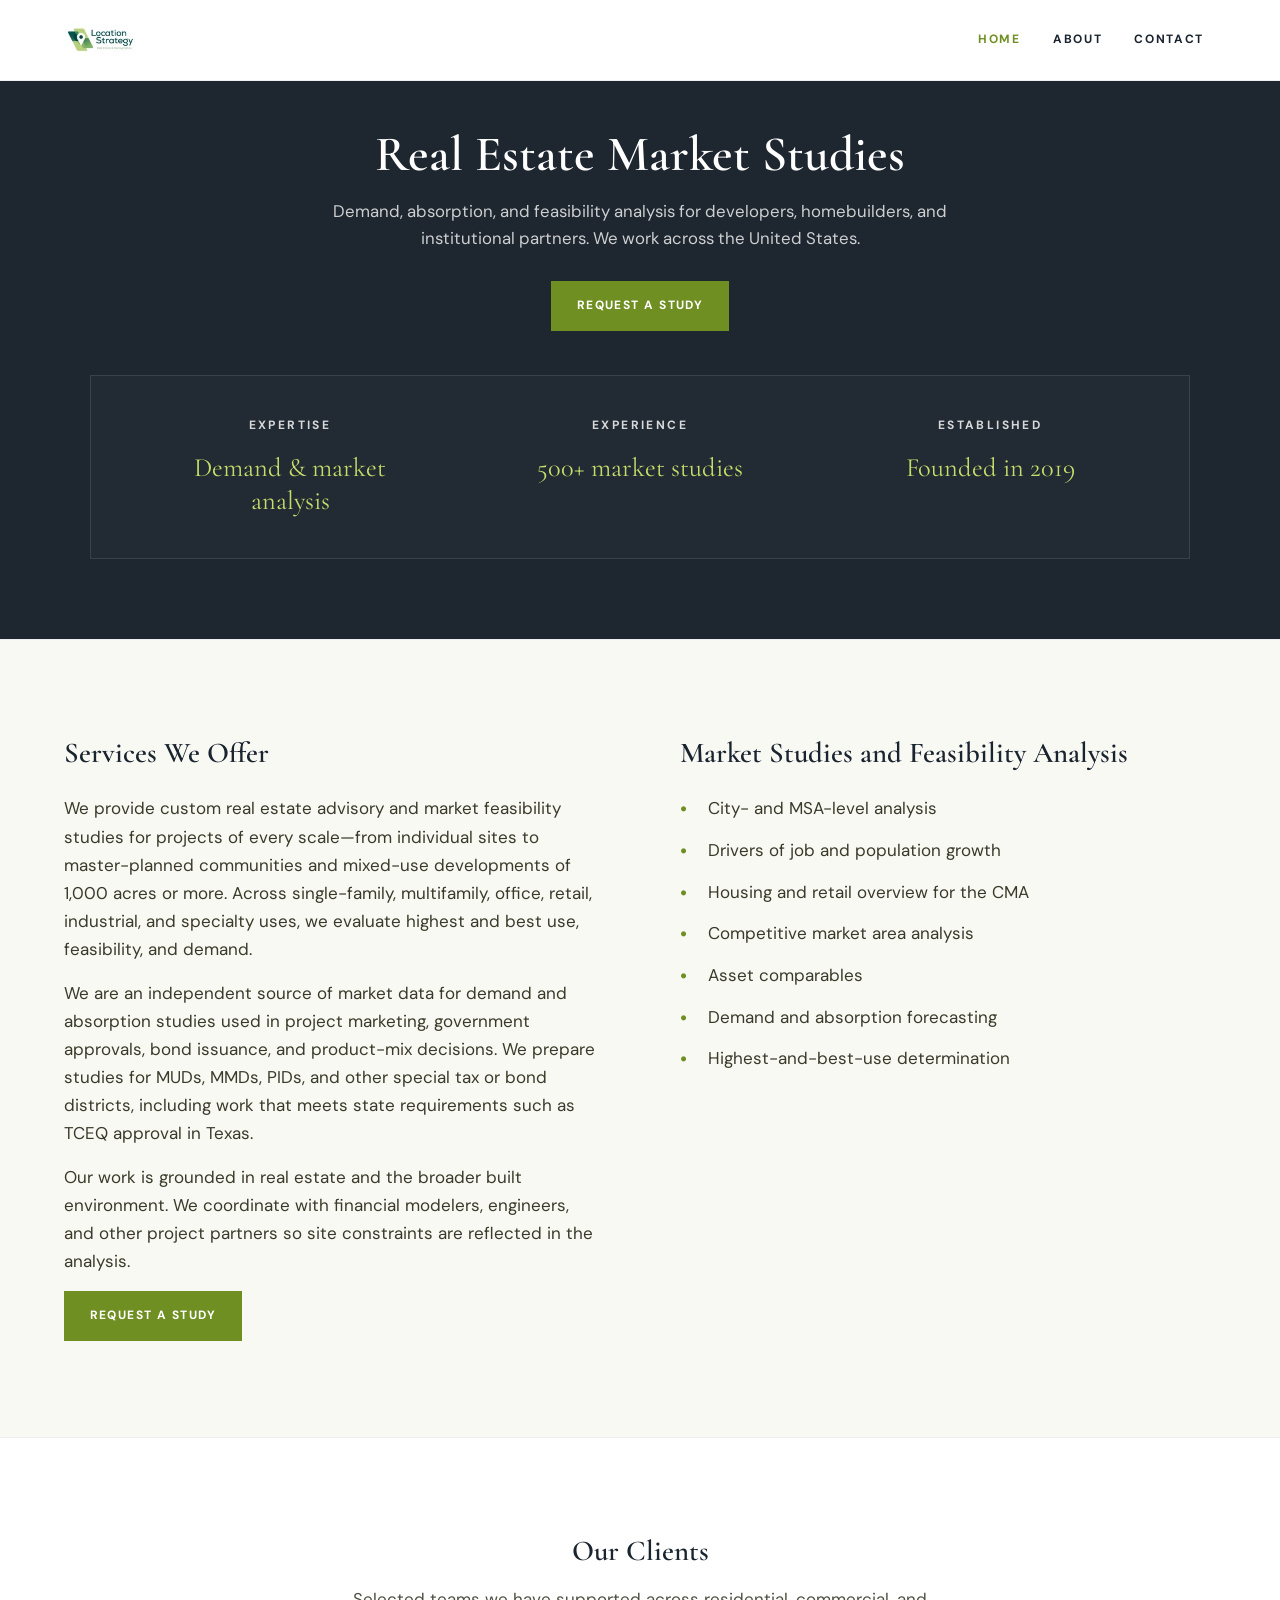
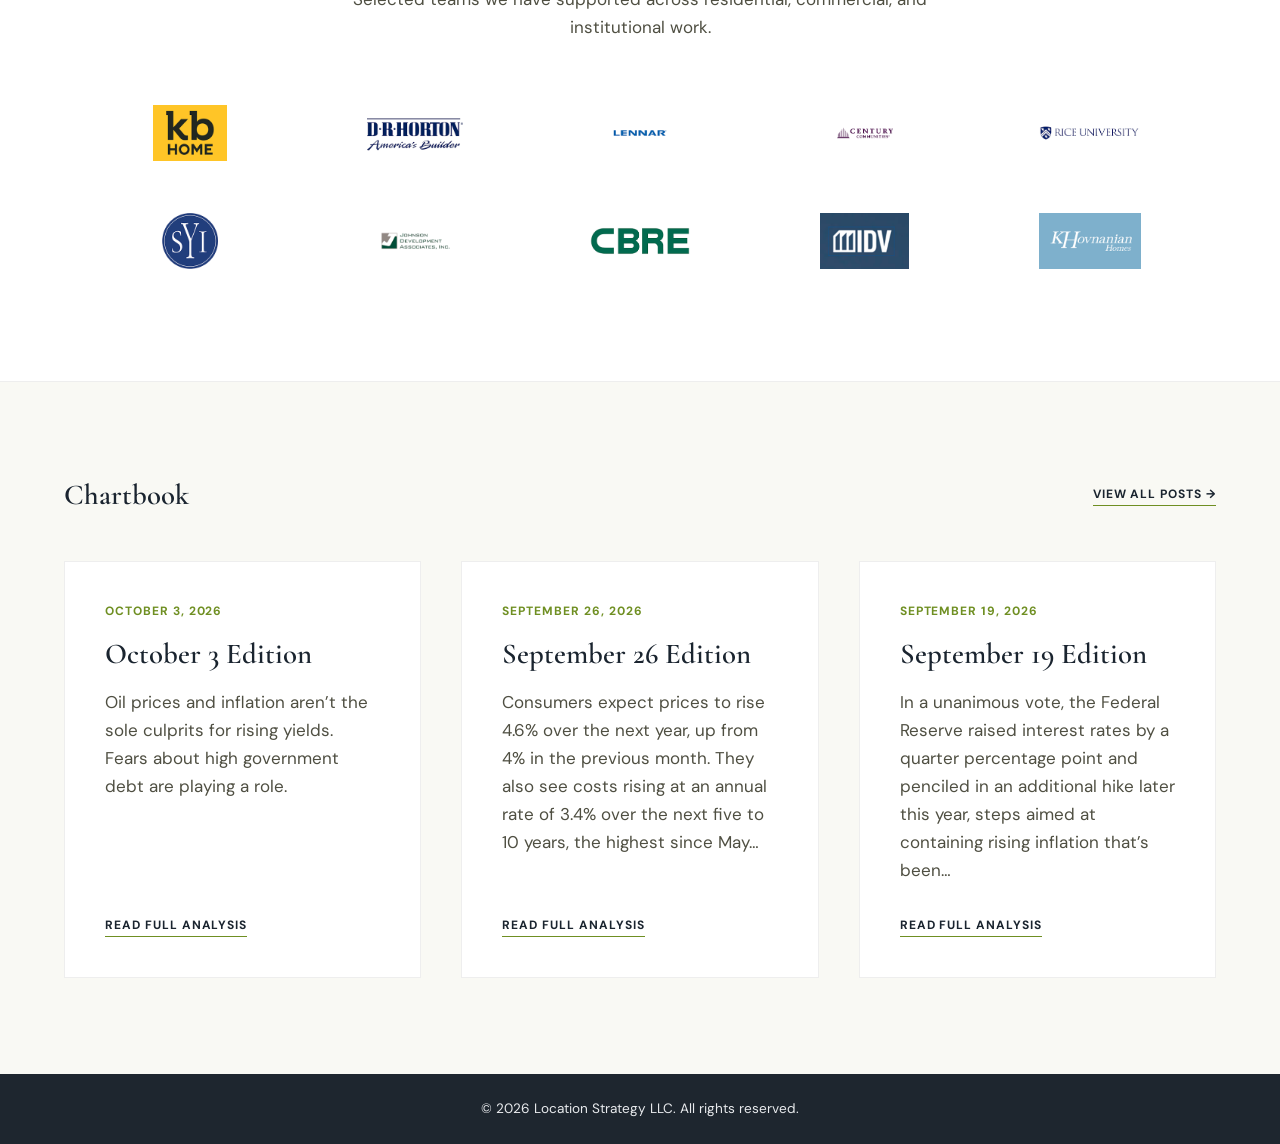
==== index.html @ c863c391 "Update Chartbook section with latest posts" ====
<!DOCTYPE html>
<html lang="en">

<head>
  <meta charset="UTF-8" />
  <meta name="viewport" content="width=device-width, initial-scale=1.0" />
  <title>Location Strategy LLC | Real Estate Market Studies</title>
  <meta name="description" content="Location Strategy LLC provides data-driven real estate market studies, feasibility analysis, and demand and absorption research for developers, homebuilders, and institutional partners." />
  <link rel="canonical" href="https://locationstrategyllc.com/" />
  <meta name="theme-color" content="#1a242f" />
  <link rel="icon" type="image/png" sizes="32x32" href="favicon32.png" />
  <link rel="icon" type="image/png" sizes="16x16" href="favicon16.png" />
  <link rel="apple-touch-icon" sizes="180x180" href="favicon180.png" />
  <meta property="og:type" content="website" />
  <meta property="og:url" content="https://locationstrategyllc.com/" />
  <meta property="og:title" content="Location Strategy LLC | Real Estate Market Studies" />
  <meta property="og:description" content="Data-driven real estate market studies, feasibility analysis, and demand and absorption research for developers, homebuilders, and institutional partners." />
  <meta property="og:image" content="https://locationstrategyllc.com/LS%20logo.jpg" />
  <meta property="og:image:alt" content="Location Strategy LLC logo" />
  <meta name="twitter:card" content="summary" />

  <link rel="preconnect" href="https://fonts.googleapis.com" />
  <link rel="preconnect" href="https://fonts.gstatic.com" crossorigin />
  <link href="https://fonts.googleapis.com/css2?family=Cormorant+Garamond:ital,wght@0,300;0,400;0,600;1,300;1,400&family=DM+Sans:wght@300;400;500;700&display=swap" rel="stylesheet" />
  <link href="styles.css" rel="stylesheet" />
  <script type="application/ld+json">
  {
    "@context": "https://schema.org",
    "@type": "ProfessionalService",
    "name": "Location Strategy LLC",
    "url": "https://locationstrategyllc.com/",
    "logo": "https://locationstrategyllc.com/LS%20logo.jpg",
    "image": "https://locationstrategyllc.com/LS%20logo.jpg",
    "email": "jchang@locationstrategyllc.com",
    "telephone": "+1-832-304-3478",
    "description": "Data-driven real estate market studies, feasibility analysis, and demand and absorption research.",
    "areaServed": {
      "@type": "Country",
      "name": "United States"
    },
    "founder": {
      "@type": "Person",
      "name": "Julie Chang"
    }
  }
  </script>

  <style>
    body {
      color: var(--text-main);
      background: var(--white);
    }

    header {
      position: fixed;
      top: 0;
      left: 0;
      right: 0;
      z-index: 1000;
      border-bottom: 1px solid #f0f0f0;
    }

    section {
      padding: 6rem 4rem;
    }

    .section-label {
      font-size: 0.75rem;
      font-weight: 700;
      text-transform: uppercase;
      color: var(--sage);
      letter-spacing: 0.2em;
      display: block;
      margin-bottom: 1.5rem;
    }

    /* HERO */
    #hero {
      min-height: auto;
      background: #1e262f;
      display: flex;
      flex-direction: column;
      align-items: center;
      justify-content: center;
      padding: 3rem 2rem 5rem;
      color: var(--white);
      margin-top: var(--header-height);
      text-align: center;
    }

    .hero-main-title {
      font-family: var(--font-serif);
      font-size: 3.1rem;
      font-weight: 600;
      margin-bottom: 1rem;
      line-height: 1.08;
      max-width: 900px;
      color: var(--white);
    }

    .hero-lede {
      max-width: 640px;
      margin: 0 auto 1.75rem;
      color: rgba(255,255,255,0.78);
      font-size: 1.05rem;
    }

    .hero-actions {
      display: flex;
      gap: 0.85rem;
      justify-content: center;
      flex-wrap: wrap;
      margin-bottom: 2.75rem;
    }

    .stats-box {
      width: 100%;
      max-width: 1100px;
      border: 1px solid rgba(255, 255, 255, 0.1);
      padding: 2.5rem;
      display: grid;
      grid-template-columns: repeat(3, 1fr);
      gap: 2rem;
      background: rgba(255, 255, 255, 0.02);
      align-items: stretch;
    }

    .stat-item {
      text-align: center;
      display: flex;
      flex-direction: column;
      align-items: center;
    }

    .stat-item .section-label {
      color: rgba(255, 255, 255, 0.82);
      margin-bottom: 1rem;
    }

    .stat-item .stat-value {
      font-family: var(--font-serif);
      font-size: 1.65rem;
      color: var(--sage-on-dark);
      font-weight: 400;
      line-height: 1.25;
      max-width: 18ch;
    }

    /* SERVICES */
    #services {
      background: var(--cream);
      border-top: 1px solid #eee;
    }

    .services-container {
      max-width: 1200px;
      margin: 0 auto;
      display: grid;
      grid-template-columns: 1fr 1fr;
      gap: 5rem;
      align-items: start;
    }

    .services-main h2,
    .services-list-box h3 {
      font-family: var(--font-serif);
      font-size: var(--h2-size);
      font-weight: 600;
      color: var(--navy);
      margin-bottom: 1.5rem;
      line-height: var(--h2-leading);
    }

    .services-main p {
      font-size: var(--text-size);
      font-weight: 400;
      line-height: var(--text-leading);
      color: var(--text-main);
    }

    .services-main p + p {
      margin-top: 1rem;
    }

    .services-cta {
      margin-top: 1.75rem;
    }

    .services-list {
      list-style: none;
      margin-top: 0;
    }

    .services-list li {
      font-family: var(--font-sans);
      font-size: var(--text-size);
      font-weight: 400;
      line-height: var(--text-leading);
      color: var(--text-main);
      margin-bottom: 0.85rem;
      padding-left: 1.75rem;
      position: relative;
    }

    .services-list li::before {
      content: "•";
      position: absolute;
      left: 0;
      top: 0;
      color: var(--sage);
      font-weight: 700;
      font-size: 1.15rem;
      line-height: var(--text-leading);
    }

    /* CLIENTS */
    #clients {
      background: var(--white);
      text-align: center;
      border-top: 1px solid #eee;
      padding: 6rem 2rem;
    }

    #clients h2 {
      font-family: var(--font-serif);
      font-size: var(--h2-size);
      font-weight: 600;
      line-height: var(--h2-leading);
      color: var(--navy);
      margin-bottom: 1rem;
    }

    #clients .clients-intro {
      color: var(--text-muted);
      max-width: 36rem;
      margin: 0 auto;
    }

    .clients-grid {
      max-width: 1100px;
      margin: 3rem auto 0;
      display: grid;
      grid-template-columns: repeat(5, minmax(0, 1fr));
      gap: 1.25rem 1.5rem;
      align-items: stretch;
      justify-items: stretch;
    }

    .client-cell {
      display: flex;
      align-items: center;
      justify-content: center;
      height: 88px;
      padding: 0.75rem 1rem;
    }

    .client-logo {
      width: 100%;
      height: 56px;
      max-width: 148px;
      object-fit: contain;
      object-position: center;
      filter: none;
      transition: transform 0.3s;
    }

    .client-logo:hover {
      transform: scale(1.05);
    }

    /* CHARTBOOK */
    #chartbook {
      background: var(--cream);
      border-top: 1px solid #eee;
      padding: 6rem 4rem;
    }

    .chartbook-header {
      display: flex;
      justify-content: space-between;
      align-items: center;
      max-width: 1200px;
      margin: 0 auto 3rem;
      gap: 1.5rem;
    }

    .chartbook-header h2 {
      font-family: var(--font-serif);
      font-size: var(--h2-size);
      font-weight: 600;
      line-height: var(--h2-leading);
      color: var(--navy);
      margin-bottom: 0;
    }

    .chartbook-grid {
      max-width: 1200px;
      margin: 0 auto;
      display: grid;
      grid-template-columns: repeat(3, 1fr);
      gap: 2.5rem;
      align-items: stretch;
    }

    .post-card {
      background: var(--white);
      padding: 2.5rem;
      border: 1px solid #eee;
      text-decoration: none;
      display: flex;
      flex-direction: column;
      height: 100%;
      transition: transform 0.3s, border-color 0.3s, box-shadow 0.3s;
    }

    .post-card:hover {
      transform: translateY(-5px);
      border-color: var(--sage);
      box-shadow: 0 10px 30px rgba(0, 0, 0, 0.05);
    }

    .post-date {
      font-size: 0.75rem;
      font-weight: 700;
      color: var(--sage);
      text-transform: uppercase;
      letter-spacing: 0.08em;
      margin-bottom: 1rem;
    }

    .post-card h4 {
      font-family: var(--font-serif);
      font-size: var(--h2-size);
      font-weight: 600;
      line-height: var(--h2-leading);
      color: var(--navy);
      margin-bottom: 1rem;
    }

    .post-excerpt {
      font-size: var(--text-size);
      font-weight: 400;
      line-height: var(--text-leading);
      color: var(--text-muted);
      margin-bottom: 2rem;
      flex-grow: 1;
    }

    .read-more {
      font-size: 0.75rem;
      font-weight: 700;
      text-transform: uppercase;
      letter-spacing: 0.08em;
      color: var(--navy);
      border-bottom: 1px solid var(--sage);
      width: fit-content;
      text-decoration: none;
    }

    /* MOBILE */
    @media (max-width: 1024px) {
      section { padding: 5rem 2rem; }
      .stats-box { grid-template-columns: 1fr; }
      .stat-item .stat-value { max-width: none; }
      .services-container { grid-template-columns: 1fr; gap: 3rem; }
      .clients-grid { grid-template-columns: repeat(2, 1fr); }
      .chartbook-grid { grid-template-columns: 1fr; }
      .chartbook-header { flex-wrap: wrap; align-items: center; }
      #hero { padding: 2.5rem 1.25rem 3.5rem; }
    }

    @media (max-width: 480px) {
      .hero-main-title { font-size: 2.15rem; }
      .stat-item .stat-value { font-size: 1.45rem; }
      section, #chartbook, #clients { padding-left: 1.25rem; padding-right: 1.25rem; }
    }
  </style>
</head>

<body>
  <a class="skip-link" href="#main">Skip to content</a>

  <header>
    <div class="logo-container">
      <a href="index.html">
        <img src="LS%20logo.jpg"
             alt="Location Strategy Logo"
             width="136" height="100"
             class="logo-img">
      </a>
    </div>

    <button class="nav-toggle" type="button" aria-label="Open menu" aria-expanded="false">
      <span></span>
    </button>
    <nav>
      <ul>
        <li><a href="index.html" aria-current="page">Home</a></li>
        <li><a href="about.html">About</a></li>
        <li><a href="contact.html">Contact</a></li>
      </ul>
    </nav>
  </header>

  <main id="main">
  <!-- HERO -->
  <section id="hero">
    <h1 class="hero-main-title">Real Estate Market Studies</h1>
    <p class="hero-lede">Demand, absorption, and feasibility analysis for developers, homebuilders, and institutional partners. We work across the United States.</p>
    <div class="hero-actions">
      <a class="btn" href="contact.html">Request a study</a>
    </div>

    <div class="stats-box">
      <div class="stat-item">
        <span class="section-label">Expertise</span>
        <p class="stat-value">Demand &amp; market analysis</p>
      </div>

      <div class="stat-item">
        <span class="section-label">Experience</span>
        <p class="stat-value">500+ market studies</p>
      </div>

      <div class="stat-item">
        <span class="section-label">Established</span>
        <p class="stat-value">Founded in 2019</p>
      </div>
    </div>
  </section>

  <!-- SERVICES -->
  <section id="services">
    <div class="services-container">

      <div class="services-main">
        <h2>Services We Offer</h2>

        <p>
          We provide custom real estate advisory and market feasibility studies for projects of every scale—from individual sites to master-planned communities and mixed-use developments of 1,000 acres or more. Across single-family, multifamily, office, retail, industrial, and specialty uses, we evaluate highest and best use, feasibility, and demand.
        </p>

        <p>
          We are an independent source of market data for demand and absorption studies used in project marketing, government approvals, bond issuance, and product-mix decisions. We prepare studies for MUDs, MMDs, PIDs, and other special tax or bond districts, including work that meets state requirements such as TCEQ approval in Texas.
        </p>

        <p>
          Our work is grounded in real estate and the broader built environment. We coordinate with financial modelers, engineers, and other project partners so site constraints are reflected in the analysis.
        </p>
        <p class="services-cta">
          <a class="btn" href="contact.html">Request a study</a>
        </p>
      </div>

      <div class="services-list-box">
        <h3>Market Studies and Feasibility Analysis</h3>

        <ul class="services-list">
          <li>City- and MSA-level analysis</li>
          <li>Drivers of job and population growth</li>
          <li>Housing and retail overview for the CMA</li>
          <li>Competitive market area analysis</li>
          <li>Asset comparables</li>
          <li>Demand and absorption forecasting</li>
          <li>Highest-and-best-use determination</li>
        </ul>
      </div>

    </div>
  </section>

  <!-- CLIENTS -->
  <section id="clients">
    <h2>Our Clients</h2>
    <p class="clients-intro">Selected teams we have supported across residential, commercial, and institutional work.</p>

    <div class="clients-grid">
      <div class="client-cell"><img src="kb%20home.png" alt="KB Home" width="196" height="148" class="client-logo"></div>
      <div class="client-cell"><img src="dr%20horton.png" alt="D.R. Horton" width="254" height="148" class="client-logo"></div>
      <div class="client-cell"><img src="Lennar2.png" alt="Lennar" width="160" height="148" class="client-logo"></div>
      <div class="client-cell"><img src="Century%20Communities2.png" alt="Century Communities" width="149" height="148" class="client-logo"></div>
      <div class="client-cell"><img src="Rice%20university2.png" alt="Rice University" width="267" height="148" class="client-logo"></div>
      <div class="client-cell"><img src="Sam%20Yager%20Inc.png" alt="Sam Yager Inc." width="148" height="148" class="client-logo"></div>
      <div class="client-cell"><img src="Johnson%20Development.png" alt="Johnson Development" width="188" height="148" class="client-logo"></div>
      <div class="client-cell"><img src="cbre2.png" alt="CBRE" width="269" height="148" class="client-logo"></div>
      <div class="client-cell"><img src="idv2.png" alt="IDV" width="133" height="84" class="client-logo"></div>
      <div class="client-cell"><img src="K.%20Hovnanian.png" alt="K. Hovnanian" width="270" height="148" class="client-logo"></div>
    </div>
  </section>

<!-- CHARTBOOK -->
 <section id="chartbook">
  <div class="chartbook-header">
    <h2>Chartbook</h2>
    <a href="https://locationstrategy.beehiiv.com/" target="_blank" class="read-more">
      View All Posts →
    </a>
  </div>

  <div class="chartbook-grid">

  <!-- Regenerated from the beehiiv RSS feed by scripts/update_chartbook.py
       (workflow: .github/workflows/update-chartbook.yml).
       Excerpts are cleaned in the script — edit clean_excerpt() there,
       not the markup between these markers. -->
  <!-- CHARTBOOK_ITEMS:START -->

  <a href="https://locationstrategy.beehiiv.com/p/location-strategy-chartbook-10-03-2026"
     target="_blank"
     class="post-card">
    <span class="post-date">October 3, 2026</span>
    <h4>October 3 Edition</h4>
    <p class="post-excerpt">
      Oil prices and inflation aren’t the sole culprits for rising yields. Fears about high government debt are playing a role.
    </p>
    <span class="read-more">Read Full Analysis</span>
  </a>

  <a href="https://locationstrategy.beehiiv.com/p/location-strategy-chartbook-09-26-2026"
     target="_blank"
     class="post-card">
    <span class="post-date">September 26, 2026</span>
    <h4>September 26 Edition</h4>
    <p class="post-excerpt">
      Consumers expect prices to rise 4.6% over the next year, up from 4% in the previous month. They also see costs rising at an annual rate of 3.4% over the next five to 10 years, the highest since May…
    </p>
    <span class="read-more">Read Full Analysis</span>
  </a>

  <a href="https://locationstrategy.beehiiv.com/p/location-strategy-chartbook-09-19-2026"
     target="_blank"
     class="post-card">
    <span class="post-date">September 19, 2026</span>
    <h4>September 19 Edition</h4>
    <p class="post-excerpt">
      In a unanimous vote, the Federal Reserve raised interest rates by a quarter percentage point and penciled in an additional hike later this year, steps aimed at containing rising inflation that’s been…
    </p>
    <span class="read-more">Read Full Analysis</span>
  </a>

  <!-- CHARTBOOK_ITEMS:END -->
</div>
</section>
  </main>
  <footer>
    © 2026 Location Strategy LLC. All rights reserved.
  </footer>

  <script>
    const header = document.querySelector('header');
    const toggle = document.querySelector('.nav-toggle');
    if (toggle && header) {
      toggle.addEventListener('click', () => {
        const open = header.classList.toggle('is-open');
        toggle.setAttribute('aria-expanded', open ? 'true' : 'false');
        toggle.setAttribute('aria-label', open ? 'Close menu' : 'Open menu');
      });
    }
  </script>

</body>
</html>
---- styles.css ----
/* Shared stylesheet for locationstrategyllc.com */

:root {
  --sage: #6f8f22;
  --sage-on-dark: #c5dd6a;
  --navy: #1a242f;
  --cream: #f9f9f4;
  --white: #ffffff;
  --text-main: #3a3a2a;
  --text-muted: #4f4f42;
  --text-gray: #d5dbe3;
  --header-height: 80px;
  --focus: #1a242f;
  --focus-ring: #c5dd6a;

  --font-serif: 'Cormorant Garamond', serif;
  --font-sans: 'DM Sans', sans-serif;

  --text-size: 1.0625rem;
  --text-leading: 1.65;
  --h1-size: 2.9rem;
  --h2-size: 1.8rem;
  --h2-leading: 1.2;
}

*, *::before, *::after {
  box-sizing: border-box;
  margin: 0;
  padding: 0;
}

html {
  scroll-behavior: smooth;
  scroll-padding-top: calc(var(--header-height) + 12px);
}

body {
  font-family: var(--font-sans);
  font-size: var(--text-size);
  font-weight: 400;
  line-height: var(--text-leading);
  color: var(--text-main);
  -webkit-font-smoothing: antialiased;
}

p {
  font-size: var(--text-size);
  font-weight: 400;
  line-height: var(--text-leading);
  color: var(--text-main);
}

.skip-link {
  position: absolute;
  left: 1rem;
  top: -4rem;
  z-index: 2000;
  background: var(--navy);
  color: var(--white);
  padding: 0.75rem 1rem;
  font-size: 0.85rem;
  font-weight: 700;
  text-decoration: none;
}

.skip-link:focus {
  top: 0.75rem;
}

:focus-visible {
  outline: 3px solid var(--sage);
  outline-offset: 3px;
}

header :focus-visible,
.btn:focus-visible,
nav a:focus-visible {
  outline-color: var(--sage);
}

/* NAV */
header {
  background: var(--white);
  padding: 0.75rem 4rem;
  min-height: var(--header-height);
  display: flex;
  align-items: center;
  justify-content: space-between;
  gap: 1.5rem;
}

.logo-img {
  height: 56px;
  width: auto;
  display: block;
}

nav ul {
  display: flex;
  list-style: none;
  gap: 0.5rem;
  align-items: center;
}

nav a {
  color: var(--navy);
  text-decoration: none;
  font-size: 0.75rem;
  font-weight: 700;
  letter-spacing: 0.14em;
  text-transform: uppercase;
  white-space: nowrap;
  display: inline-flex;
  align-items: center;
  min-height: 44px;
  padding: 0.5rem 0.75rem;
  transition: color 0.3s;
}

nav a:hover,
nav a[aria-current="page"] {
  color: var(--sage);
}

.nav-toggle {
  display: none;
  width: 44px;
  height: 44px;
  border: 0;
  background: transparent;
  cursor: pointer;
  padding: 10px 8px;
}

.nav-toggle span,
.nav-toggle span::before,
.nav-toggle span::after {
  display: block;
  height: 2px;
  background: var(--navy);
  border-radius: 1px;
}

.nav-toggle span {
  position: relative;
  width: 22px;
}

.nav-toggle span::before,
.nav-toggle span::after {
  content: "";
  position: absolute;
  left: 0;
  width: 22px;
}

.nav-toggle span::before { top: -7px; }
.nav-toggle span::after { top: 7px; }

.btn {
  display: inline-block;
  background: var(--sage);
  color: var(--white);
  text-decoration: none;
  font-size: 0.75rem;
  font-weight: 700;
  letter-spacing: 0.12em;
  text-transform: uppercase;
  padding: 0.95rem 1.6rem;
  border: 0;
  cursor: pointer;
  min-height: 44px;
  transition: background 0.25s, transform 0.2s;
}

.btn:hover {
  background: #5f7c1c;
}

.section-title {
  font-family: var(--font-serif);
  font-size: var(--h2-size);
  font-weight: 600;
  line-height: var(--h2-leading);
  color: var(--navy);
  margin-bottom: 1.5rem;
}

footer,
.site-footer {
  text-align: center;
  padding: 1.5rem;
  background: #1e262f;
  color: #e8eaed;
  font-size: 0.85rem;
}

@media (max-width: 1024px) {
  header { padding: 0.75rem 1.25rem; }
}

@media (max-width: 720px) {
  .nav-toggle { display: block; }

  nav {
    position: absolute;
    top: 100%;
    left: 0;
    right: 0;
    background: var(--white);
    border-bottom: 1px solid #eee;
    display: none;
  }

  header.is-open nav { display: block; }

  nav ul {
    flex-direction: column;
    align-items: stretch;
    gap: 0;
    padding: 0.5rem 0 1rem;
  }

  nav li { border-top: 1px solid #f0f0f0; }

  nav a {
    display: flex;
    padding: 0.9rem 1.25rem;
  }

  .logo-img { height: 48px; }
}

@media (prefers-reduced-motion: reduce) {
  html { scroll-behavior: auto; }
  *, *::before, *::after {
    animation: none !important;
    transition: none !important;
  }
}
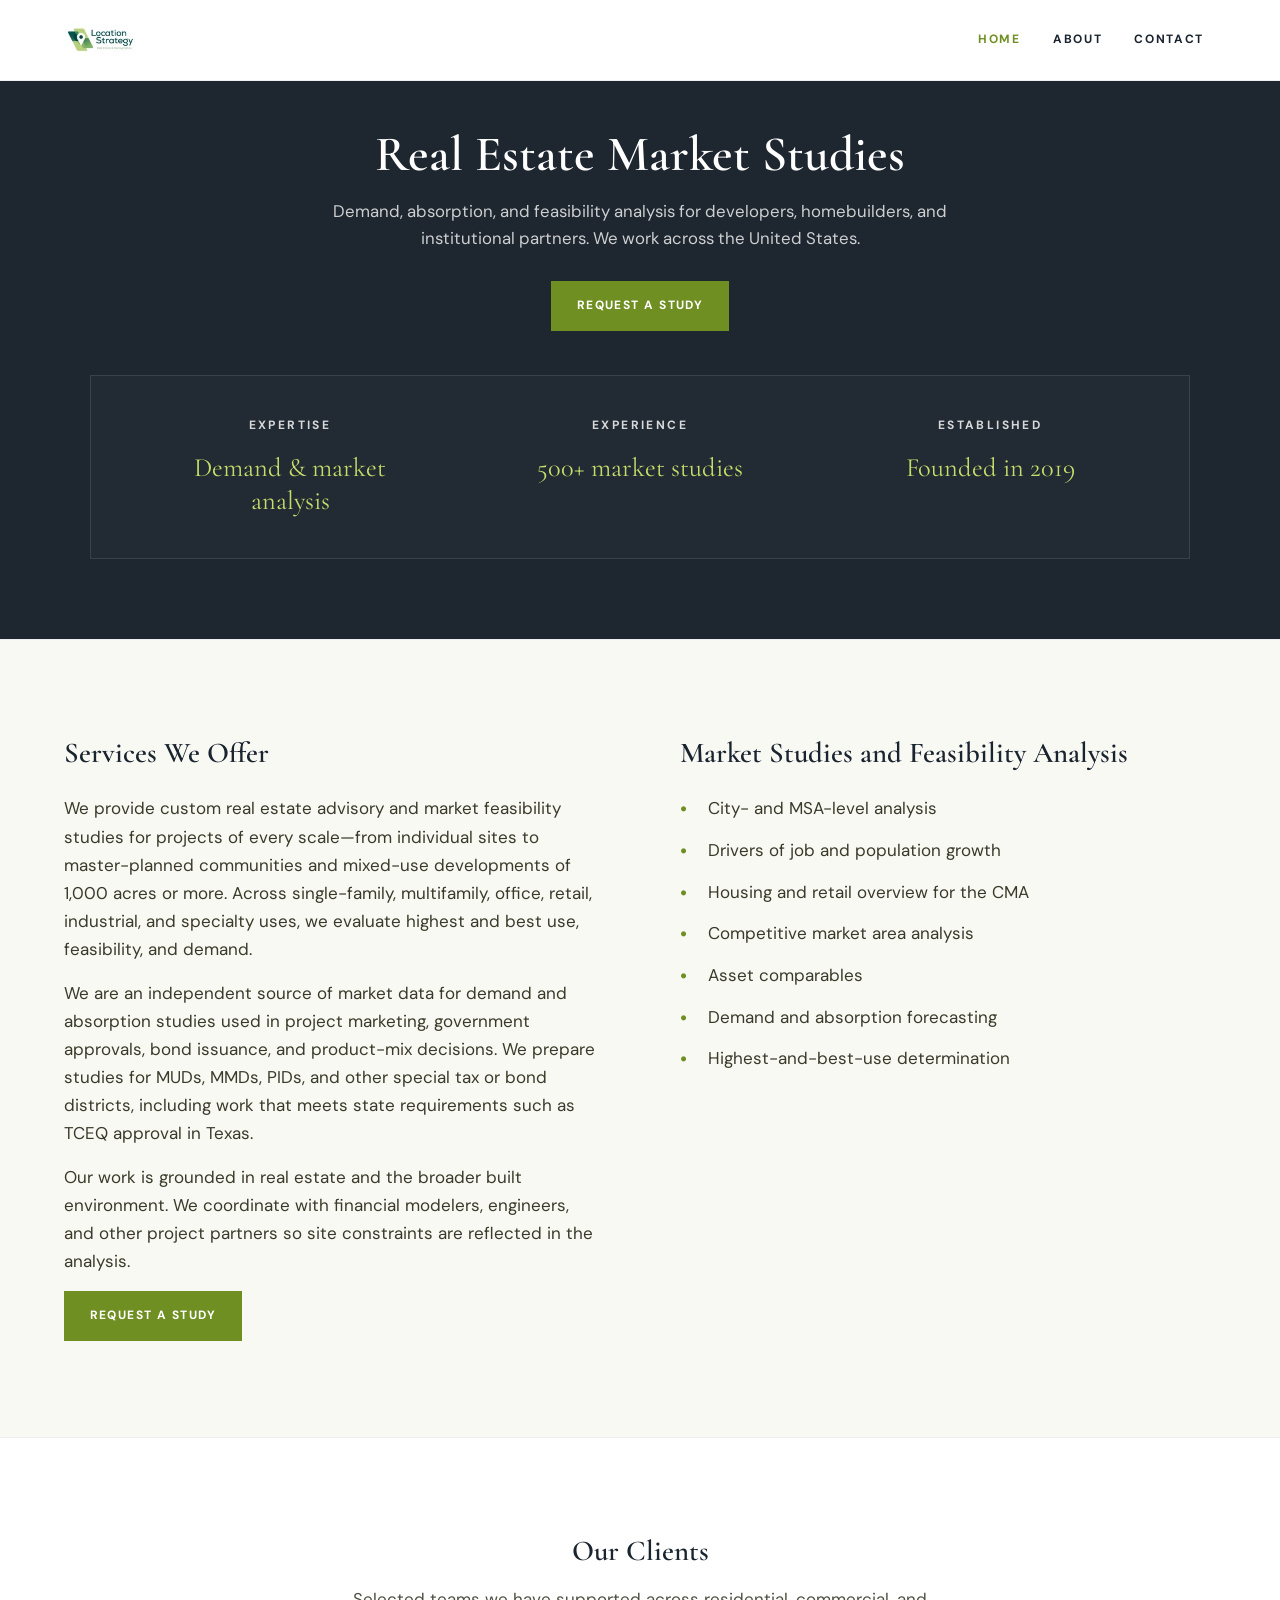
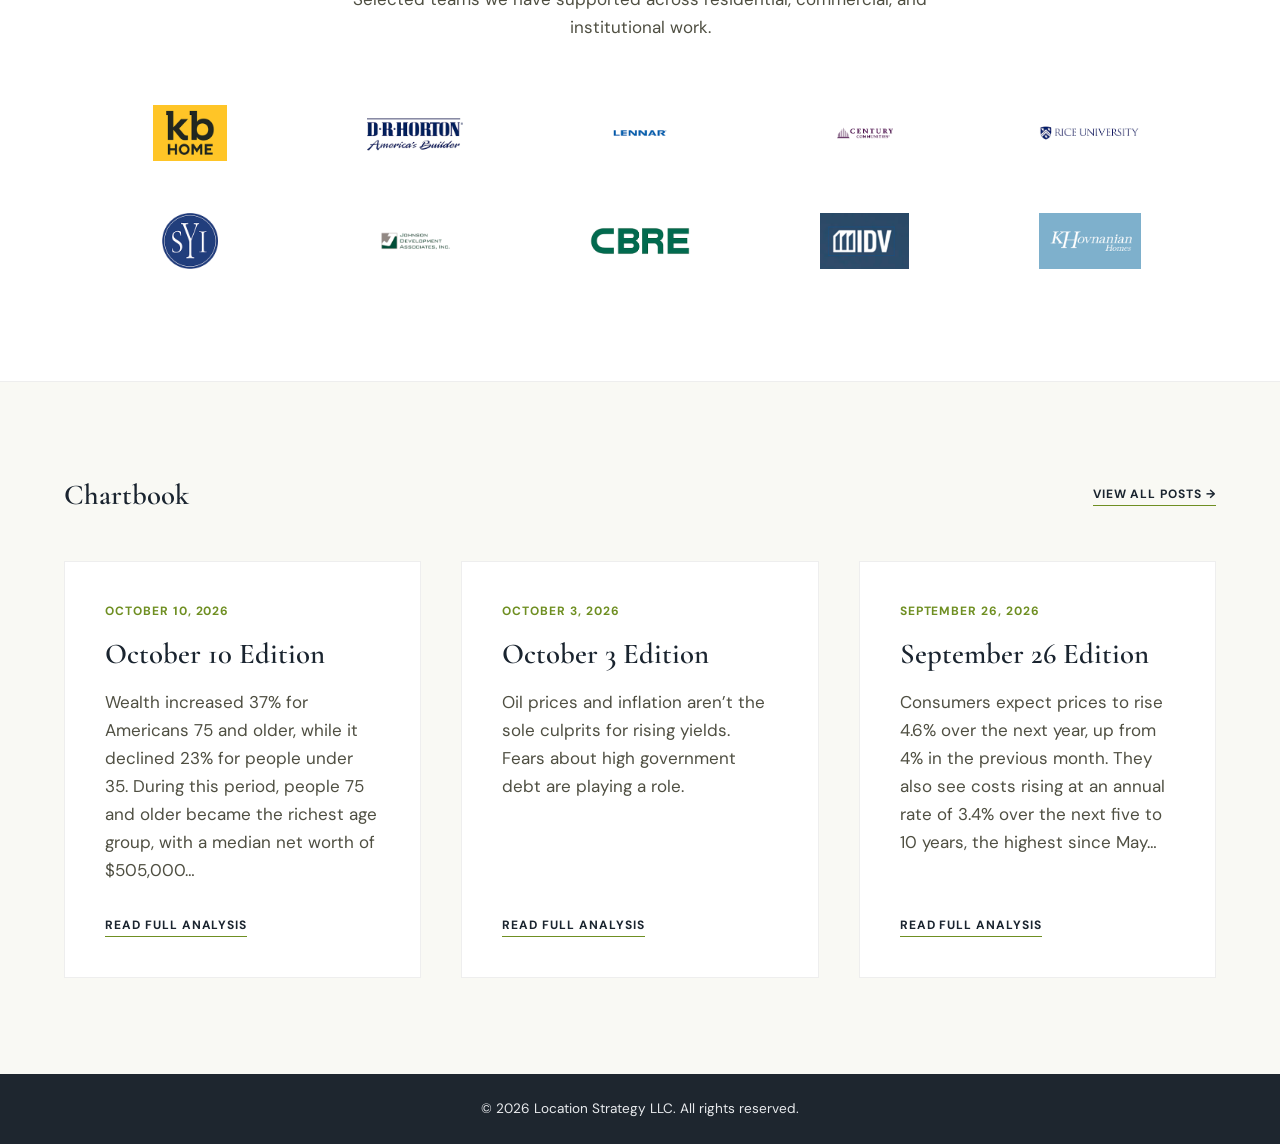
==== commit 52c4b21e: "Update Chartbook section with latest posts" ====
--- a/index.html
+++ b/index.html
@@ -505,6 +505,17 @@
        not the markup between these markers. -->
   <!-- CHARTBOOK_ITEMS:START -->
 
+  <a href="https://locationstrategy.beehiiv.com/p/location-strategy-chartbook-10-10-2026"
+     target="_blank"
+     class="post-card">
+    <span class="post-date">October 10, 2026</span>
+    <h4>October 10 Edition</h4>
+    <p class="post-excerpt">
+      Wealth increased 37% for Americans 75 and older, while it declined 23% for people under 35. During this period, people 75 and older became the richest age group, with a median net worth of $505,000…
+    </p>
+    <span class="read-more">Read Full Analysis</span>
+  </a>
+
   <a href="https://locationstrategy.beehiiv.com/p/location-strategy-chartbook-10-03-2026"
      target="_blank"
      class="post-card">
@@ -527,17 +538,6 @@
     <span class="read-more">Read Full Analysis</span>
   </a>
 
-  <a href="https://locationstrategy.beehiiv.com/p/location-strategy-chartbook-09-19-2026"
-     target="_blank"
-     class="post-card">
-    <span class="post-date">September 19, 2026</span>
-    <h4>September 19 Edition</h4>
-    <p class="post-excerpt">
-      In a unanimous vote, the Federal Reserve raised interest rates by a quarter percentage point and penciled in an additional hike later this year, steps aimed at containing rising inflation that’s been…
-    </p>
-    <span class="read-more">Read Full Analysis</span>
-  </a>
-
   <!-- CHARTBOOK_ITEMS:END -->
 </div>
 </section>
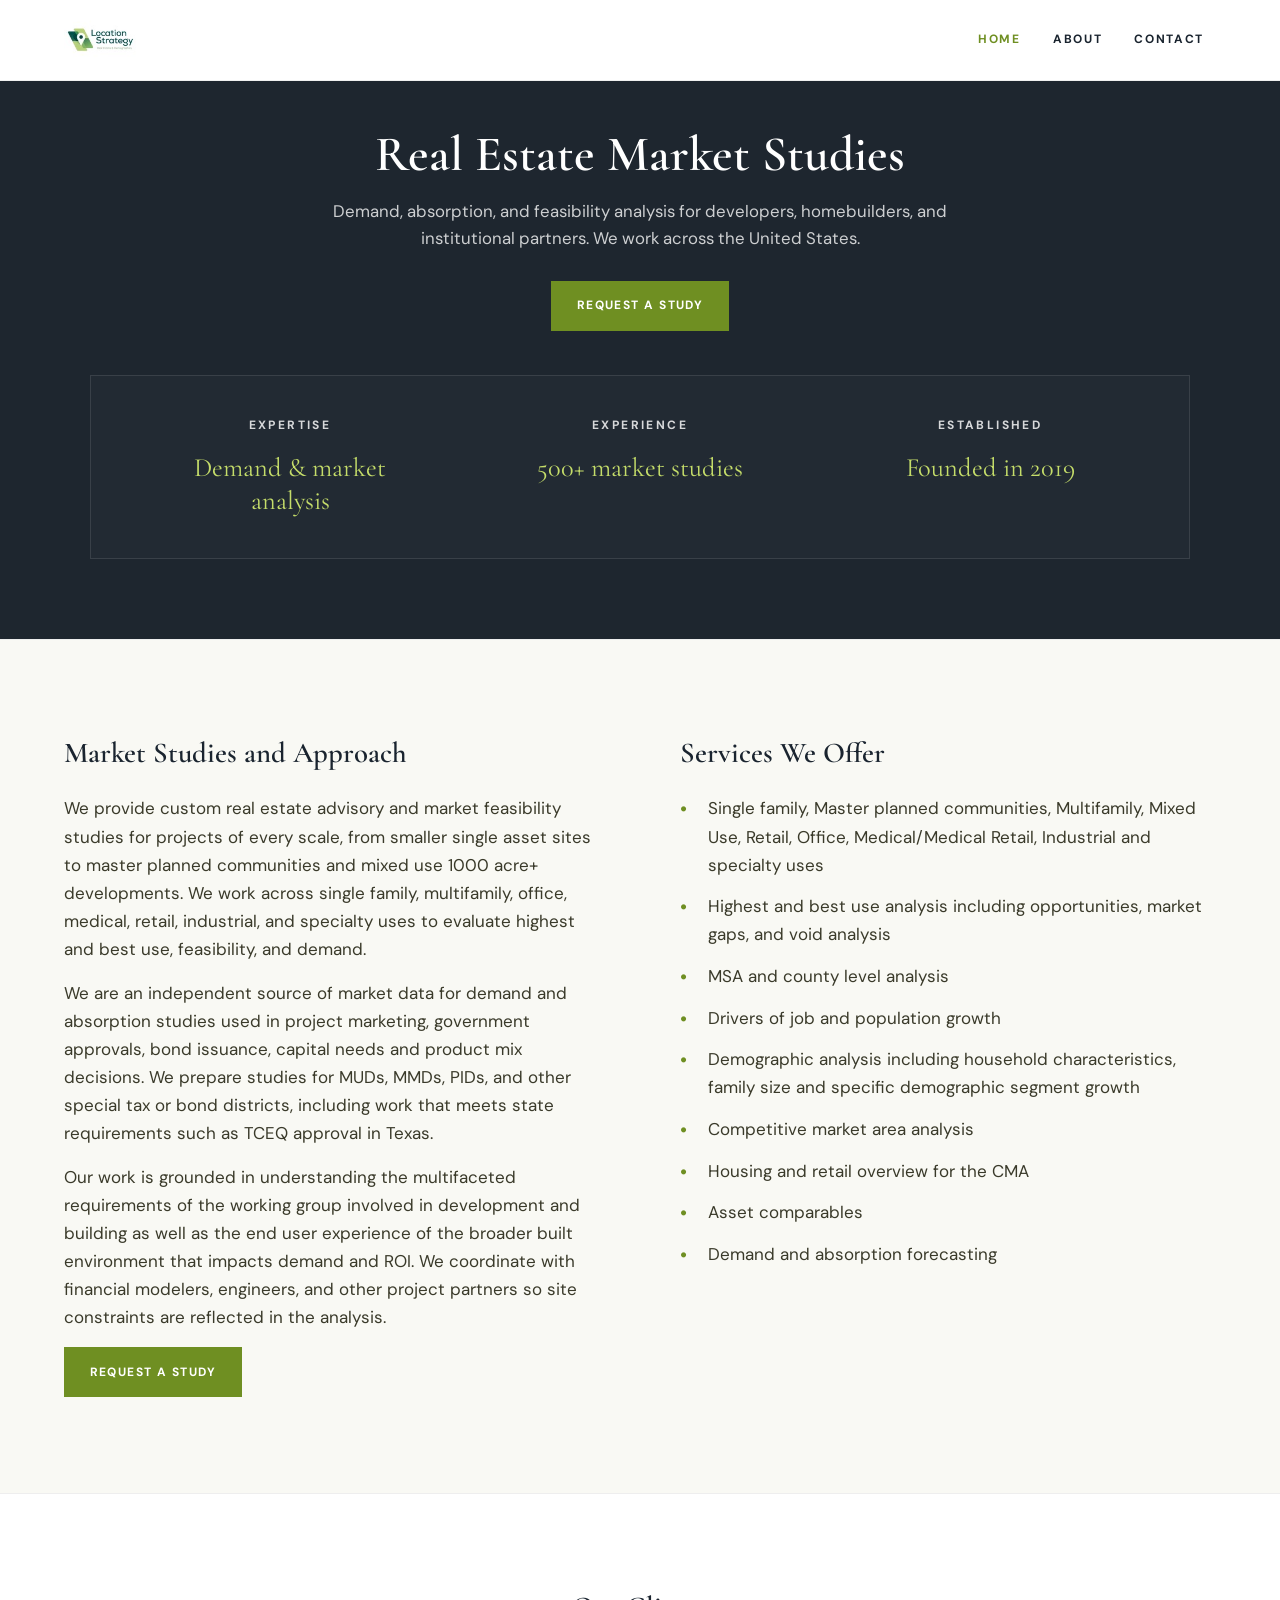
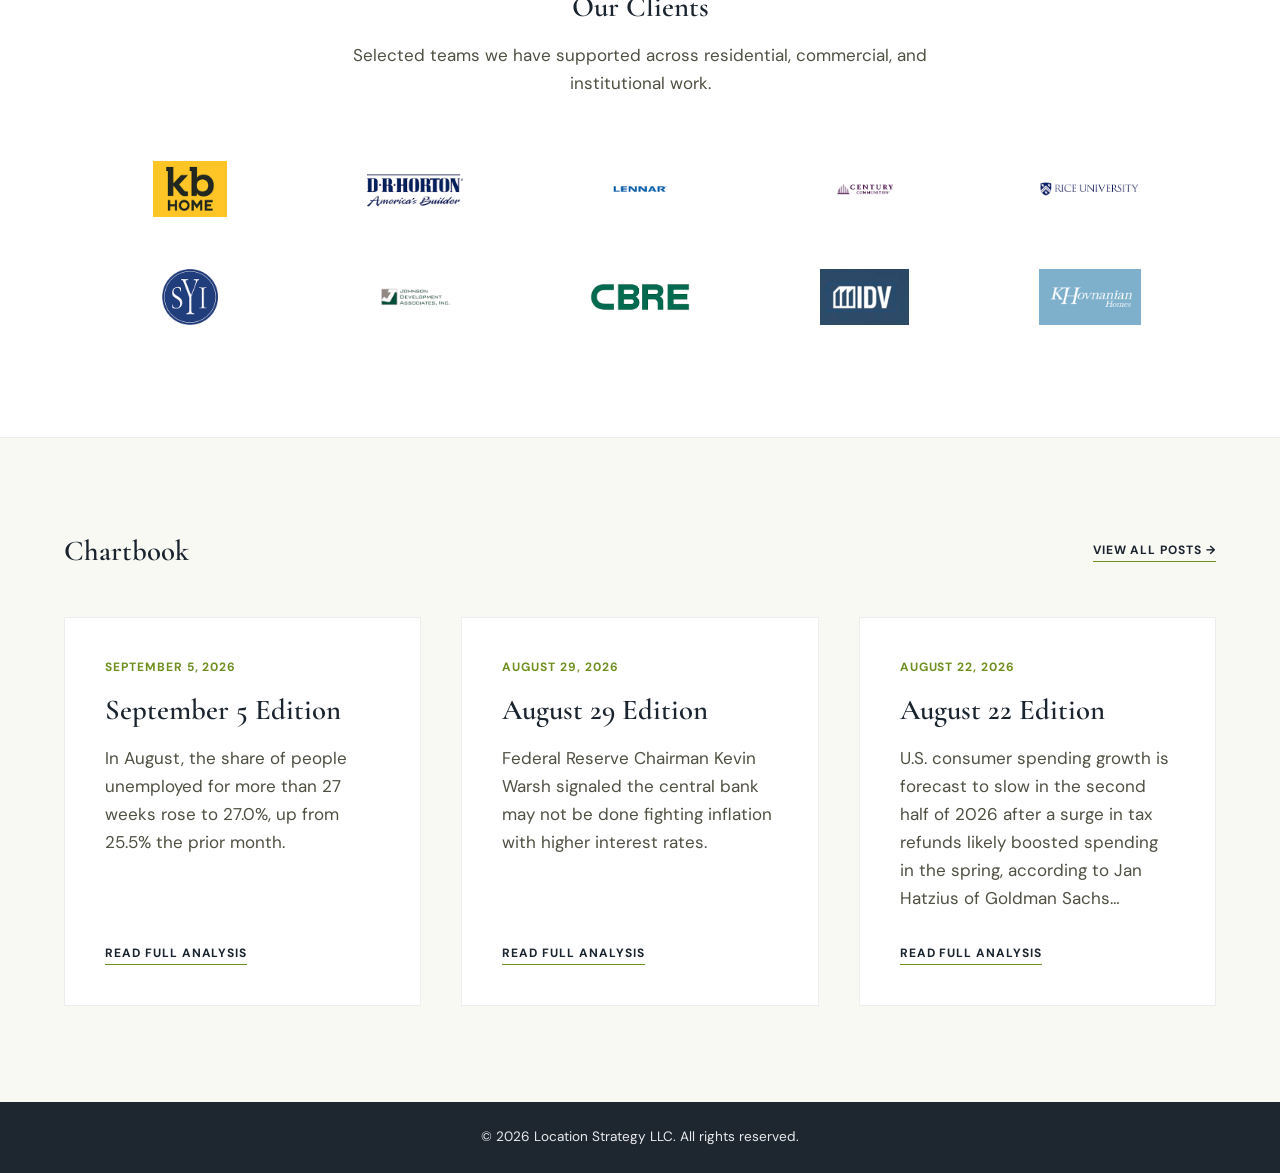
==== commit ef72e455: "Add files via upload" ====
--- a/index.html
+++ b/index.html
@@ -434,18 +434,18 @@
     <div class="services-container">
 
       <div class="services-main">
-        <h2>Services We Offer</h2>
+        <h2>Market Studies and Approach</h2>
 
         <p>
-          We provide custom real estate advisory and market feasibility studies for projects of every scale—from individual sites to master-planned communities and mixed-use developments of 1,000 acres or more. Across single-family, multifamily, office, retail, industrial, and specialty uses, we evaluate highest and best use, feasibility, and demand.
+          We provide custom real estate advisory and market feasibility studies for projects of every scale, from smaller single asset sites to master planned communities and mixed use 1000 acre+ developments. We work across single family, multifamily, office, medical, retail, industrial, and specialty uses to evaluate highest and best use, feasibility, and demand.
         </p>
 
         <p>
-          We are an independent source of market data for demand and absorption studies used in project marketing, government approvals, bond issuance, and product-mix decisions. We prepare studies for MUDs, MMDs, PIDs, and other special tax or bond districts, including work that meets state requirements such as TCEQ approval in Texas.
+          We are an independent source of market data for demand and absorption studies used in project marketing, government approvals, bond issuance, capital needs and product mix decisions. We prepare studies for MUDs, MMDs, PIDs, and other special tax or bond districts, including work that meets state requirements such as TCEQ approval in Texas.
         </p>
 
         <p>
-          Our work is grounded in real estate and the broader built environment. We coordinate with financial modelers, engineers, and other project partners so site constraints are reflected in the analysis.
+          Our work is grounded in understanding the multifaceted requirements of the working group involved in development and building as well as the end user experience of the broader built environment that impacts demand and ROI. We coordinate with financial modelers, engineers, and other project partners so site constraints are reflected in the analysis.
         </p>
         <p class="services-cta">
           <a class="btn" href="contact.html">Request a study</a>
@@ -453,16 +453,18 @@
       </div>
 
       <div class="services-list-box">
-        <h3>Market Studies and Feasibility Analysis</h3>
+        <h3>Services We Offer</h3>
 
         <ul class="services-list">
-          <li>City- and MSA-level analysis</li>
+          <li>Single family, Master planned communities, Multifamily, Mixed Use, Retail, Office, Medical/Medical Retail, Industrial and specialty uses</li>
+          <li>Highest and best use analysis including opportunities, market gaps, and void analysis</li>
+          <li>MSA and county level analysis</li>
           <li>Drivers of job and population growth</li>
+          <li>Demographic analysis including household characteristics, family size and specific demographic segment growth</li>
+          <li>Competitive market area analysis</li>
           <li>Housing and retail overview for the CMA</li>
-          <li>Competitive market area analysis</li>
           <li>Asset comparables</li>
           <li>Demand and absorption forecasting</li>
-          <li>Highest-and-best-use determination</li>
         </ul>
       </div>
 
@@ -505,35 +507,35 @@
        not the markup between these markers. -->
   <!-- CHARTBOOK_ITEMS:START -->
 
-  <a href="https://locationstrategy.beehiiv.com/p/location-strategy-chartbook-10-10-2026"
+  <a href="https://locationstrategy.beehiiv.com/p/location-strategy-chartbook-09-05-2026"
      target="_blank"
      class="post-card">
-    <span class="post-date">October 10, 2026</span>
-    <h4>October 10 Edition</h4>
+    <span class="post-date">September 5, 2026</span>
+    <h4>September 5 Edition</h4>
     <p class="post-excerpt">
-      Wealth increased 37% for Americans 75 and older, while it declined 23% for people under 35. During this period, people 75 and older became the richest age group, with a median net worth of $505,000…
+      In August, the share of people unemployed for more than 27 weeks rose to 27.0%, up from 25.5% the prior month.
     </p>
     <span class="read-more">Read Full Analysis</span>
   </a>
 
-  <a href="https://locationstrategy.beehiiv.com/p/location-strategy-chartbook-10-03-2026"
+  <a href="https://locationstrategy.beehiiv.com/p/location-strategy-chartbook-08-29-2026"
      target="_blank"
      class="post-card">
-    <span class="post-date">October 3, 2026</span>
-    <h4>October 3 Edition</h4>
+    <span class="post-date">August 29, 2026</span>
+    <h4>August 29 Edition</h4>
     <p class="post-excerpt">
-      Oil prices and inflation aren’t the sole culprits for rising yields. Fears about high government debt are playing a role.
+      Federal Reserve Chairman Kevin Warsh signaled the central bank may not be done fighting inflation with higher interest rates.
     </p>
     <span class="read-more">Read Full Analysis</span>
   </a>
 
-  <a href="https://locationstrategy.beehiiv.com/p/location-strategy-chartbook-09-26-2026"
+  <a href="https://locationstrategy.beehiiv.com/p/location-strategy-chartbook-08-22-2026"
      target="_blank"
      class="post-card">
-    <span class="post-date">September 26, 2026</span>
-    <h4>September 26 Edition</h4>
+    <span class="post-date">August 22, 2026</span>
+    <h4>August 22 Edition</h4>
     <p class="post-excerpt">
-      Consumers expect prices to rise 4.6% over the next year, up from 4% in the previous month. They also see costs rising at an annual rate of 3.4% over the next five to 10 years, the highest since May…
+      U.S. consumer spending growth is forecast to slow in the second half of 2026 after a surge in tax refunds likely boosted spending in the spring, according to Jan Hatzius of Goldman Sachs…
     </p>
     <span class="read-more">Read Full Analysis</span>
   </a>
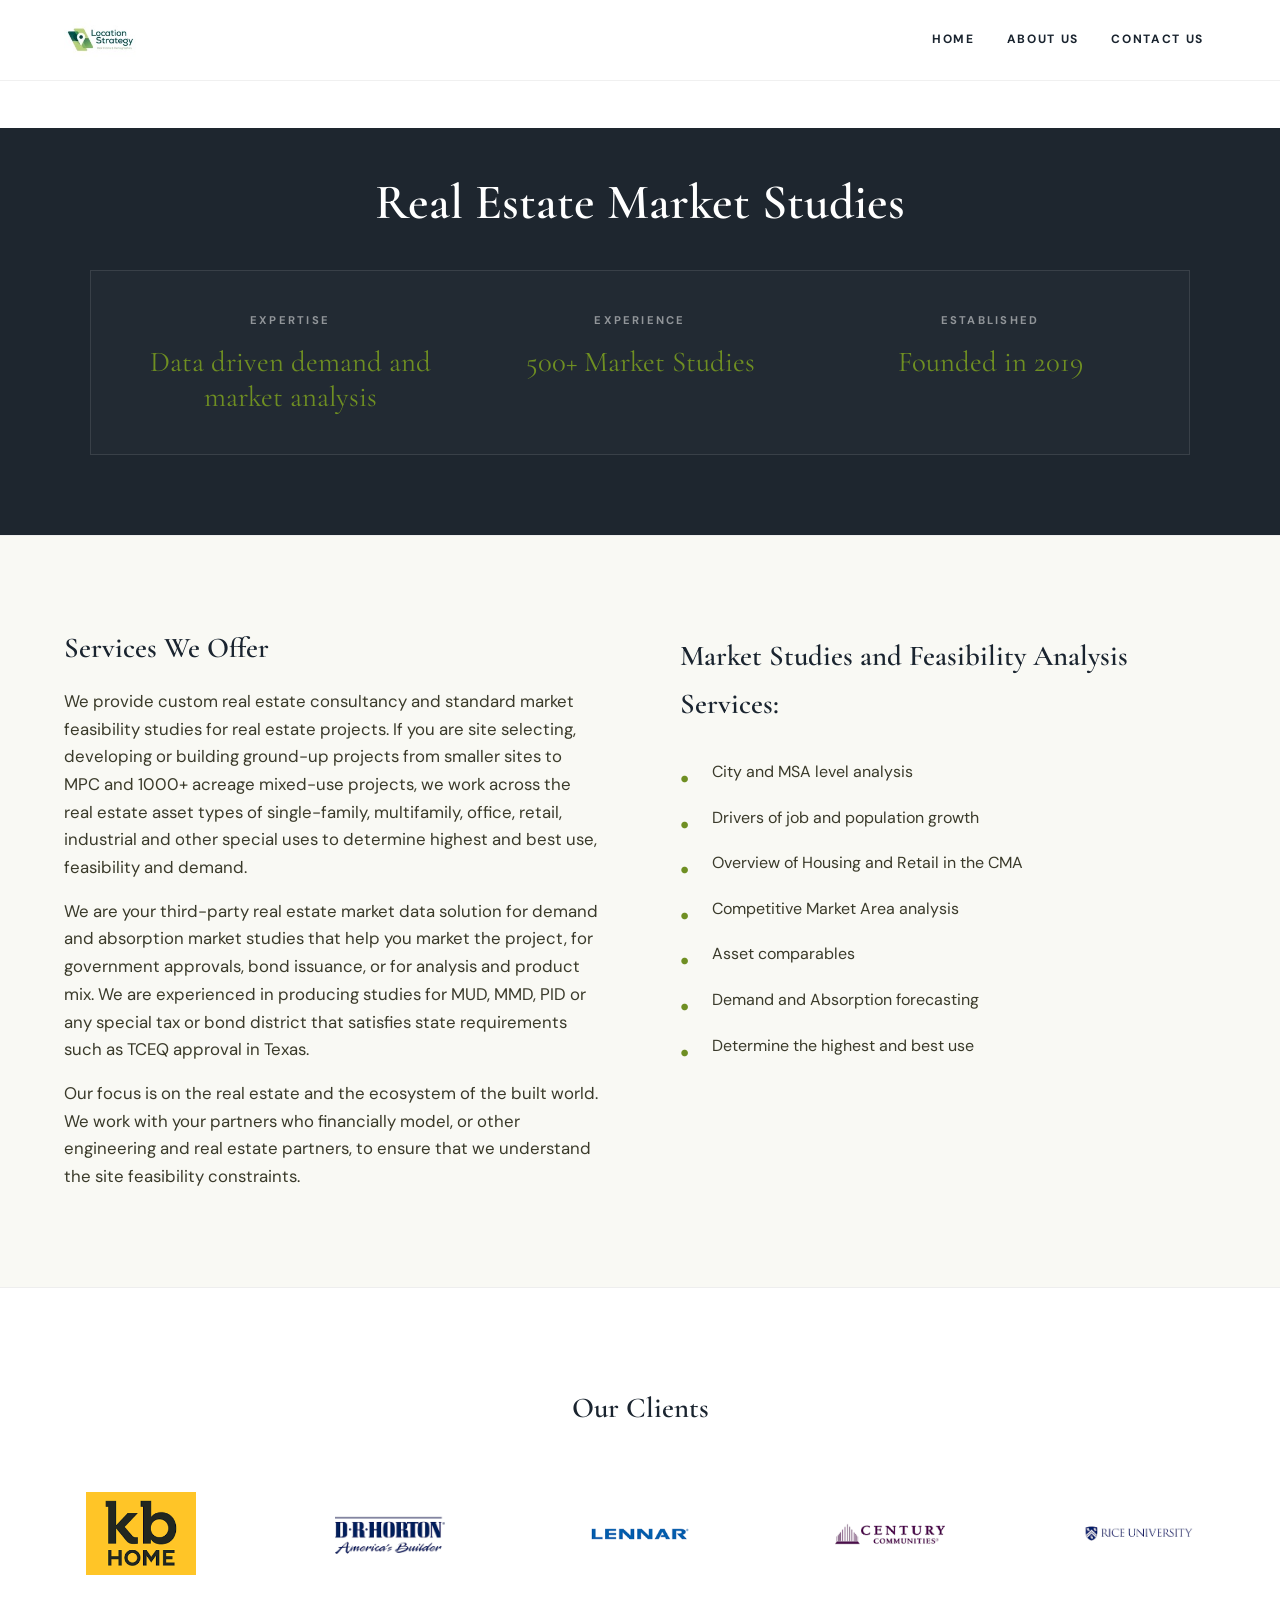
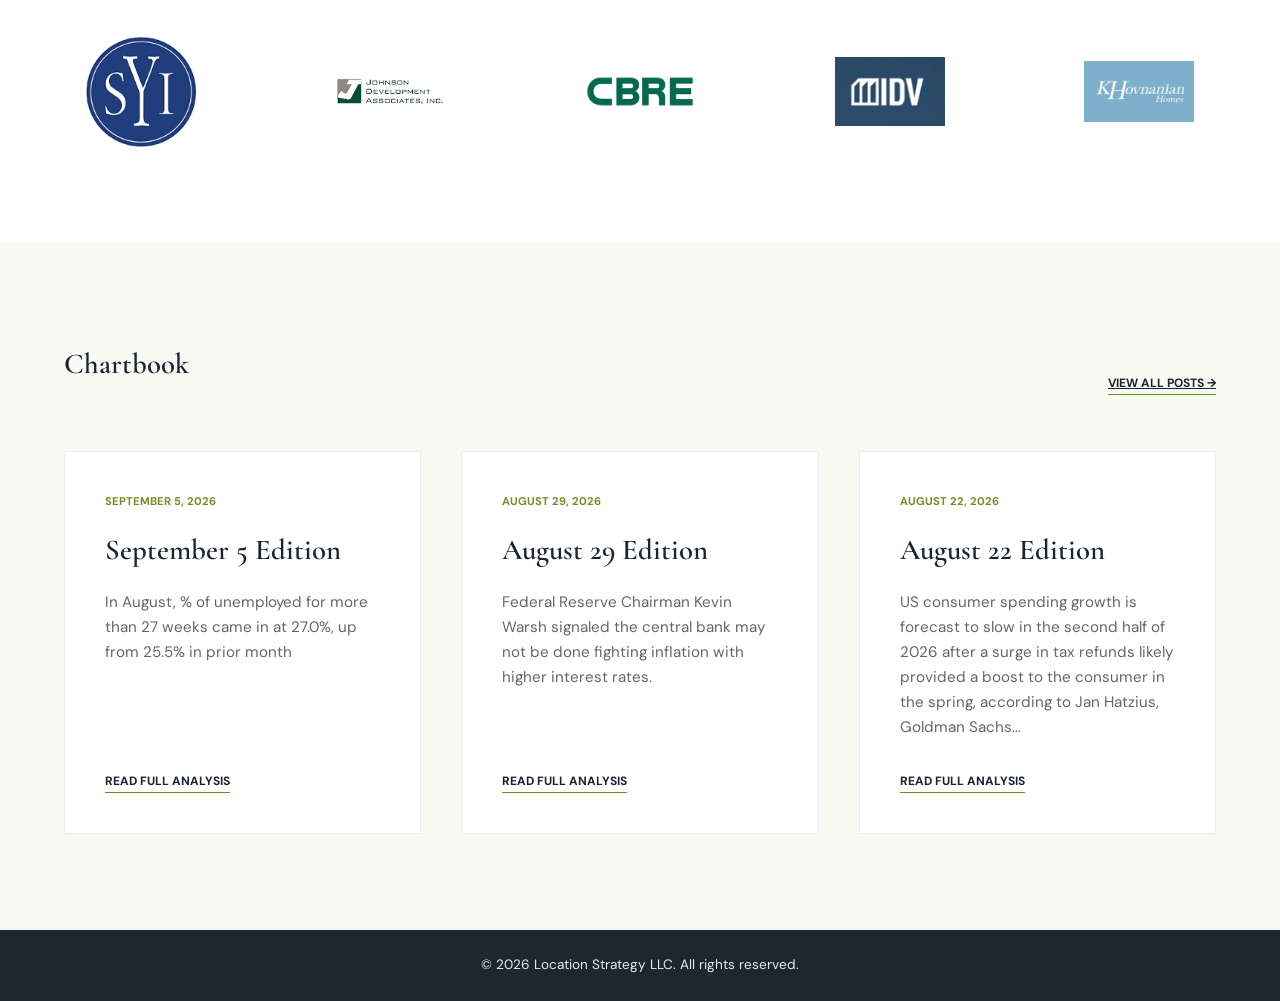
==== commit 605953f1: "Add files via upload" ====
--- a/index.html
+++ b/index.html
@@ -1,3 +1,4 @@
+
 <!DOCTYPE html>
 <html lang="en">
 
@@ -5,45 +6,18 @@
   <meta charset="UTF-8" />
   <meta name="viewport" content="width=device-width, initial-scale=1.0" />
   <title>Location Strategy LLC | Real Estate Market Studies</title>
-  <meta name="description" content="Location Strategy LLC provides data-driven real estate market studies, feasibility analysis, and demand and absorption research for developers, homebuilders, and institutional partners." />
-  <link rel="canonical" href="https://locationstrategyllc.com/" />
-  <meta name="theme-color" content="#1a242f" />
+  <meta name="description" content="Location Strategy LLC provides data-driven real estate market studies, feasibility analysis, and demand/absorption research for developers, homebuilders, and institutional real estate partners." />
   <link rel="icon" type="image/png" sizes="32x32" href="favicon32.png" />
   <link rel="icon" type="image/png" sizes="16x16" href="favicon16.png" />
   <link rel="apple-touch-icon" sizes="180x180" href="favicon180.png" />
   <meta property="og:type" content="website" />
   <meta property="og:url" content="https://locationstrategyllc.com/" />
   <meta property="og:title" content="Location Strategy LLC | Real Estate Market Studies" />
-  <meta property="og:description" content="Data-driven real estate market studies, feasibility analysis, and demand and absorption research for developers, homebuilders, and institutional partners." />
+  <meta property="og:description" content="Data-driven real estate market studies, feasibility analysis, and demand/absorption research for developers, homebuilders, and institutional real estate partners." />
   <meta property="og:image" content="https://locationstrategyllc.com/LS%20logo.jpg" />
-  <meta property="og:image:alt" content="Location Strategy LLC logo" />
-  <meta name="twitter:card" content="summary" />
-
-  <link rel="preconnect" href="https://fonts.googleapis.com" />
-  <link rel="preconnect" href="https://fonts.gstatic.com" crossorigin />
+
   <link href="https://fonts.googleapis.com/css2?family=Cormorant+Garamond:ital,wght@0,300;0,400;0,600;1,300;1,400&family=DM+Sans:wght@300;400;500;700&display=swap" rel="stylesheet" />
   <link href="styles.css" rel="stylesheet" />
-  <script type="application/ld+json">
-  {
-    "@context": "https://schema.org",
-    "@type": "ProfessionalService",
-    "name": "Location Strategy LLC",
-    "url": "https://locationstrategyllc.com/",
-    "logo": "https://locationstrategyllc.com/LS%20logo.jpg",
-    "image": "https://locationstrategyllc.com/LS%20logo.jpg",
-    "email": "jchang@locationstrategyllc.com",
-    "telephone": "+1-832-304-3478",
-    "description": "Data-driven real estate market studies, feasibility analysis, and demand and absorption research.",
-    "areaServed": {
-      "@type": "Country",
-      "name": "United States"
-    },
-    "founder": {
-      "@type": "Person",
-      "name": "Julie Chang"
-    }
-  }
-  </script>
 
   <style>
     body {
@@ -51,6 +25,7 @@
       background: var(--white);
     }
 
+    /* NAVIGATION (page-specific: fixed header) */
     header {
       position: fixed;
       top: 0;
@@ -65,7 +40,7 @@
     }
 
     .section-label {
-      font-size: 0.75rem;
+      font-size: 0.7rem;
       font-weight: 700;
       text-transform: uppercase;
       color: var(--sage);
@@ -84,33 +59,17 @@
       justify-content: center;
       padding: 3rem 2rem 5rem;
       color: var(--white);
-      margin-top: var(--header-height);
+      margin-top: 128px;
       text-align: center;
     }
 
     .hero-main-title {
-      font-family: var(--font-serif);
+      font-family: 'Cormorant Garamond', serif;
       font-size: 3.1rem;
       font-weight: 600;
-      margin-bottom: 1rem;
+      margin-bottom: 2.5rem;
       line-height: 1.08;
       max-width: 900px;
-      color: var(--white);
-    }
-
-    .hero-lede {
-      max-width: 640px;
-      margin: 0 auto 1.75rem;
-      color: rgba(255,255,255,0.78);
-      font-size: 1.05rem;
-    }
-
-    .hero-actions {
-      display: flex;
-      gap: 0.85rem;
-      justify-content: center;
-      flex-wrap: wrap;
-      margin-bottom: 2.75rem;
     }
 
     .stats-box {
@@ -122,28 +81,14 @@
       grid-template-columns: repeat(3, 1fr);
       gap: 2rem;
       background: rgba(255, 255, 255, 0.02);
-      align-items: stretch;
-    }
-
-    .stat-item {
-      text-align: center;
-      display: flex;
-      flex-direction: column;
-      align-items: center;
-    }
-
-    .stat-item .section-label {
-      color: rgba(255, 255, 255, 0.82);
-      margin-bottom: 1rem;
-    }
-
-    .stat-item .stat-value {
-      font-family: var(--font-serif);
-      font-size: 1.65rem;
-      color: var(--sage-on-dark);
+    }
+
+    .stat-item h4 {
+      font-family: 'Cormorant Garamond', serif;
+      font-size: 1.8rem;
+      color: var(--sage);
       font-weight: 400;
-      line-height: 1.25;
-      max-width: 18ch;
+      line-height: 1.2;
     }
 
     /* SERVICES */
@@ -158,47 +103,30 @@
       display: grid;
       grid-template-columns: 1fr 1fr;
       gap: 5rem;
-      align-items: start;
-    }
-
-    .services-main h2,
-    .services-list-box h3 {
-      font-family: var(--font-serif);
-      font-size: var(--h2-size);
+    }
+
+    .services-main h2 {
+      font-family: 'Cormorant Garamond', serif;
+      font-size: 1.8rem;
       font-weight: 600;
       color: var(--navy);
       margin-bottom: 1.5rem;
-      line-height: var(--h2-leading);
+      line-height: 1.1;
     }
 
     .services-main p {
-      font-size: var(--text-size);
-      font-weight: 400;
-      line-height: var(--text-leading);
-      color: var(--text-main);
-    }
-
-    .services-main p + p {
-      margin-top: 1rem;
-    }
-
-    .services-cta {
-      margin-top: 1.75rem;
+      font-size: 1.05rem;
     }
 
     .services-list {
       list-style: none;
-      margin-top: 0;
+      margin-top: 2rem;
     }
 
     .services-list li {
-      font-family: var(--font-sans);
-      font-size: var(--text-size);
-      font-weight: 400;
-      line-height: var(--text-leading);
-      color: var(--text-main);
-      margin-bottom: 0.85rem;
-      padding-left: 1.75rem;
+      font-size: 1rem;
+      margin-bottom: 1.2rem;
+      padding-left: 2rem;
       position: relative;
     }
 
@@ -206,11 +134,9 @@
       content: "•";
       position: absolute;
       left: 0;
-      top: 0;
       color: var(--sage);
-      font-weight: 700;
-      font-size: 1.15rem;
-      line-height: var(--text-leading);
+      font-weight: bold;
+      font-size: 1.5rem;
     }
 
     /* CLIENTS */
@@ -221,47 +147,20 @@
       padding: 6rem 2rem;
     }
 
-    #clients h2 {
-      font-family: var(--font-serif);
-      font-size: var(--h2-size);
-      font-weight: 600;
-      line-height: var(--h2-leading);
-      color: var(--navy);
-      margin-bottom: 1rem;
-    }
-
-    #clients .clients-intro {
-      color: var(--text-muted);
-      max-width: 36rem;
-      margin: 0 auto;
-    }
-
     .clients-grid {
-      max-width: 1100px;
+      max-width: 1200px;
       margin: 3rem auto 0;
       display: grid;
-      grid-template-columns: repeat(5, minmax(0, 1fr));
-      gap: 1.25rem 1.5rem;
-      align-items: stretch;
-      justify-items: stretch;
-    }
-
-    .client-cell {
-      display: flex;
+      grid-template-columns: repeat(5, 1fr);
+      gap: 3rem;
       align-items: center;
-      justify-content: center;
-      height: 88px;
-      padding: 0.75rem 1rem;
     }
 
     .client-logo {
-      width: 100%;
-      height: 56px;
-      max-width: 148px;
-      object-fit: contain;
-      object-position: center;
-      filter: none;
-      transition: transform 0.3s;
+      max-width: 110px;
+      height: auto;
+      transition: 0.4s;
+      margin: 0 auto;
     }
 
     .client-logo:hover {
@@ -278,19 +177,16 @@
     .chartbook-header {
       display: flex;
       justify-content: space-between;
-      align-items: center;
+      align-items: flex-end;
       max-width: 1200px;
       margin: 0 auto 3rem;
-      gap: 1.5rem;
     }
 
     .chartbook-header h2 {
-      font-family: var(--font-serif);
-      font-size: var(--h2-size);
+      font-family: 'Cormorant Garamond', serif;
+      font-size: 1.8rem;
       font-weight: 600;
-      line-height: var(--h2-leading);
       color: var(--navy);
-      margin-bottom: 0;
     }
 
     .chartbook-grid {
@@ -299,7 +195,6 @@
       display: grid;
       grid-template-columns: repeat(3, 1fr);
       gap: 2.5rem;
-      align-items: stretch;
     }
 
     .post-card {
@@ -310,7 +205,7 @@
       display: flex;
       flex-direction: column;
       height: 100%;
-      transition: transform 0.3s, border-color 0.3s, box-shadow 0.3s;
+      transition: 0.3s;
     }
 
     .post-card:hover {
@@ -320,28 +215,24 @@
     }
 
     .post-date {
-      font-size: 0.75rem;
+      font-size: 0.7rem;
       font-weight: 700;
       color: var(--sage);
       text-transform: uppercase;
-      letter-spacing: 0.08em;
       margin-bottom: 1rem;
     }
 
     .post-card h4 {
-      font-family: var(--font-serif);
-      font-size: var(--h2-size);
+      font-family: 'Cormorant Garamond', serif;
+      font-size: 1.8rem;
       font-weight: 600;
-      line-height: var(--h2-leading);
       color: var(--navy);
       margin-bottom: 1rem;
     }
 
     .post-excerpt {
-      font-size: var(--text-size);
-      font-weight: 400;
-      line-height: var(--text-leading);
-      color: var(--text-muted);
+      font-size: 0.95rem;
+      color: #666;
       margin-bottom: 2rem;
       flex-grow: 1;
     }
@@ -350,35 +241,27 @@
       font-size: 0.75rem;
       font-weight: 700;
       text-transform: uppercase;
-      letter-spacing: 0.08em;
       color: var(--navy);
       border-bottom: 1px solid var(--sage);
       width: fit-content;
-      text-decoration: none;
     }
 
     /* MOBILE */
     @media (max-width: 1024px) {
       section { padding: 5rem 2rem; }
       .stats-box { grid-template-columns: 1fr; }
-      .stat-item .stat-value { max-width: none; }
-      .services-container { grid-template-columns: 1fr; gap: 3rem; }
+      .services-container { grid-template-columns: 1fr; }
       .clients-grid { grid-template-columns: repeat(2, 1fr); }
       .chartbook-grid { grid-template-columns: 1fr; }
-      .chartbook-header { flex-wrap: wrap; align-items: center; }
-      #hero { padding: 2.5rem 1.25rem 3.5rem; }
     }
 
     @media (max-width: 480px) {
-      .hero-main-title { font-size: 2.15rem; }
-      .stat-item .stat-value { font-size: 1.45rem; }
-      section, #chartbook, #clients { padding-left: 1.25rem; padding-right: 1.25rem; }
+      .hero-main-title { font-size: 2.2rem; }
     }
   </style>
 </head>
 
 <body>
-  <a class="skip-link" href="#main">Skip to content</a>
 
   <header>
     <div class="logo-container">
@@ -390,41 +273,33 @@
       </a>
     </div>
 
-    <button class="nav-toggle" type="button" aria-label="Open menu" aria-expanded="false">
-      <span></span>
-    </button>
     <nav>
       <ul>
-        <li><a href="index.html" aria-current="page">Home</a></li>
-        <li><a href="about.html">About</a></li>
-        <li><a href="contact.html">Contact</a></li>
+        <li><a href="index.html">Home</a></li>
+        <li><a href="about.html">About Us</a></li>
+        <li><a href="contact.html">Contact Us</a></li>
       </ul>
     </nav>
   </header>
 
-  <main id="main">
   <!-- HERO -->
   <section id="hero">
     <h1 class="hero-main-title">Real Estate Market Studies</h1>
-    <p class="hero-lede">Demand, absorption, and feasibility analysis for developers, homebuilders, and institutional partners. We work across the United States.</p>
-    <div class="hero-actions">
-      <a class="btn" href="contact.html">Request a study</a>
-    </div>
 
     <div class="stats-box">
-      <div class="stat-item">
-        <span class="section-label">Expertise</span>
-        <p class="stat-value">Demand &amp; market analysis</p>
+      <div class="stat-item" style="text-align: center;">
+        <span class="section-label" style="color: rgba(255,255,255,0.5); margin-bottom: 1rem;">Expertise</span>
+        <h4>Data driven demand and market analysis</h4>
       </div>
 
-      <div class="stat-item">
-        <span class="section-label">Experience</span>
-        <p class="stat-value">500+ market studies</p>
+      <div class="stat-item" style="text-align: center;">
+        <span class="section-label" style="color: rgba(255,255,255,0.5); margin-bottom: 1rem;">Experience</span>
+        <h4>500+ Market Studies</h4>
       </div>
 
-      <div class="stat-item">
-        <span class="section-label">Established</span>
-        <p class="stat-value">Founded in 2019</p>
+      <div class="stat-item" style="text-align: center;">
+        <span class="section-label" style="color: rgba(255,255,255,0.5); margin-bottom: 1rem;">Established</span>
+        <h4>Founded in 2019</h4>
       </div>
     </div>
   </section>
@@ -434,37 +309,34 @@
     <div class="services-container">
 
       <div class="services-main">
-        <h2>Market Studies and Approach</h2>
+        <h2>Services We Offer</h2>
 
         <p>
-          We provide custom real estate advisory and market feasibility studies for projects of every scale, from smaller single asset sites to master planned communities and mixed use 1000 acre+ developments. We work across single family, multifamily, office, medical, retail, industrial, and specialty uses to evaluate highest and best use, feasibility, and demand.
+          We provide custom real estate consultancy and standard market feasibility studies for real estate projects. If you are site selecting, developing or building ground-up projects from smaller sites to MPC and 1000+ acreage mixed-use projects, we work across the real estate asset types of single-family, multifamily, office, retail, industrial and other special uses to determine highest and best use, feasibility and demand.
         </p>
 
-        <p>
-          We are an independent source of market data for demand and absorption studies used in project marketing, government approvals, bond issuance, capital needs and product mix decisions. We prepare studies for MUDs, MMDs, PIDs, and other special tax or bond districts, including work that meets state requirements such as TCEQ approval in Texas.
+        <p style="margin-top: 1rem;">
+          We are your third-party real estate market data solution for demand and absorption market studies that help you market the project, for government approvals, bond issuance, or for analysis and product mix. We are experienced in producing studies for MUD, MMD, PID or any special tax or bond district that satisfies state requirements such as TCEQ approval in Texas.
         </p>
 
-        <p>
-          Our work is grounded in understanding the multifaceted requirements of the working group involved in development and building as well as the end user experience of the broader built environment that impacts demand and ROI. We coordinate with financial modelers, engineers, and other project partners so site constraints are reflected in the analysis.
-        </p>
-        <p class="services-cta">
-          <a class="btn" href="contact.html">Request a study</a>
+        <p style="margin-top: 1rem;">
+          Our focus is on the real estate and the ecosystem of the built world. We work with your partners who financially model, or other engineering and real estate partners, to ensure that we understand the site feasibility constraints.
         </p>
       </div>
 
       <div class="services-list-box">
-        <h3>Services We Offer</h3>
+        <h3 style="font-family: 'Cormorant Garamond', serif; font-size: 1.8rem; color: var(--navy); margin-bottom: 1rem; font-weight: 600;">
+          Market Studies and Feasibility Analysis Services:
+        </h3>
 
         <ul class="services-list">
-          <li>Single family, Master planned communities, Multifamily, Mixed Use, Retail, Office, Medical/Medical Retail, Industrial and specialty uses</li>
-          <li>Highest and best use analysis including opportunities, market gaps, and void analysis</li>
-          <li>MSA and county level analysis</li>
+          <li>City and MSA level analysis</li>
           <li>Drivers of job and population growth</li>
-          <li>Demographic analysis including household characteristics, family size and specific demographic segment growth</li>
-          <li>Competitive market area analysis</li>
-          <li>Housing and retail overview for the CMA</li>
+          <li>Overview of Housing and Retail in the CMA</li>
+          <li>Competitive Market Area analysis</li>
           <li>Asset comparables</li>
-          <li>Demand and absorption forecasting</li>
+          <li>Demand and Absorption forecasting</li>
+          <li>Determine the highest and best use</li>
         </ul>
       </div>
 
@@ -473,38 +345,41 @@
 
   <!-- CLIENTS -->
   <section id="clients">
-    <h2>Our Clients</h2>
-    <p class="clients-intro">Selected teams we have supported across residential, commercial, and institutional work.</p>
+    <h2 style="font-family: 'Cormorant Garamond', serif; font-size: 1.8rem; font-weight: 600; color: var(--navy); margin-bottom: 1rem;">
+      Our Clients
+    </h2>
 
     <div class="clients-grid">
-      <div class="client-cell"><img src="kb%20home.png" alt="KB Home" width="196" height="148" class="client-logo"></div>
-      <div class="client-cell"><img src="dr%20horton.png" alt="D.R. Horton" width="254" height="148" class="client-logo"></div>
-      <div class="client-cell"><img src="Lennar2.png" alt="Lennar" width="160" height="148" class="client-logo"></div>
-      <div class="client-cell"><img src="Century%20Communities2.png" alt="Century Communities" width="149" height="148" class="client-logo"></div>
-      <div class="client-cell"><img src="Rice%20university2.png" alt="Rice University" width="267" height="148" class="client-logo"></div>
-      <div class="client-cell"><img src="Sam%20Yager%20Inc.png" alt="Sam Yager Inc." width="148" height="148" class="client-logo"></div>
-      <div class="client-cell"><img src="Johnson%20Development.png" alt="Johnson Development" width="188" height="148" class="client-logo"></div>
-      <div class="client-cell"><img src="cbre2.png" alt="CBRE" width="269" height="148" class="client-logo"></div>
-      <div class="client-cell"><img src="idv2.png" alt="IDV" width="133" height="84" class="client-logo"></div>
-      <div class="client-cell"><img src="K.%20Hovnanian.png" alt="K. Hovnanian" width="270" height="148" class="client-logo"></div>
+      <img src="kb%20home.png" alt="KB Home" width="196" height="148" class="client-logo">
+      <img src="dr%20horton.png" alt="D.R. Horton" width="254" height="148" class="client-logo">
+      <img src="Lennar2.png" alt="Lennar" width="160" height="148" class="client-logo">
+      <img src="Century%20Communities2.png" alt="Century Communities" width="149" height="148" class="client-logo">
+      <img src="Rice%20university2.png" alt="Rice University" width="267" height="148" class="client-logo">
+      <img src="Sam%20Yager%20Inc.png" alt="Sam Yager Inc." width="148" height="148" class="client-logo">
+      <img src="Johnson%20Development.png" alt="Johnson Development" width="188" height="148" class="client-logo">
+      <img src="cbre2.png" alt="CBRE" width="269" height="148" class="client-logo">
+      <img src="idv2.png" alt="IDV" width="133" height="84" class="client-logo">
+      <img src="K.%20Hovnanian.png" alt="K. Hovnanian" width="270" height="148" class="client-logo">
     </div>
   </section>
 
 <!-- CHARTBOOK -->
  <section id="chartbook">
   <div class="chartbook-header">
-    <h2>Chartbook</h2>
-    <a href="https://locationstrategy.beehiiv.com/" target="_blank" class="read-more">
+    <div>
+      <h2 style="margin-bottom: 1rem;">Chartbook</h2>
+    </div>
+    <a href="https://locationstrategy.beehiiv.com/" target="_blank" class="read-more" style="margin-bottom: 0.5rem;">
       View All Posts →
     </a>
   </div>
 
   <div class="chartbook-grid">
 
-  <!-- Regenerated from the beehiiv RSS feed by scripts/update_chartbook.py
-       (workflow: .github/workflows/update-chartbook.yml).
-       Excerpts are cleaned in the script — edit clean_excerpt() there,
-       not the markup between these markers. -->
+  <!-- The 3 post cards below are regenerated automatically from the beehiiv
+       RSS feed by scripts/update_chartbook.py (see
+       .github/workflows/update-chartbook.yml). Hand edits between the
+       CHARTBOOK_ITEMS markers will be overwritten on the next scheduled run. -->
   <!-- CHARTBOOK_ITEMS:START -->
 
   <a href="https://locationstrategy.beehiiv.com/p/location-strategy-chartbook-09-05-2026"
@@ -513,7 +388,7 @@
     <span class="post-date">September 5, 2026</span>
     <h4>September 5 Edition</h4>
     <p class="post-excerpt">
-      In August, the share of people unemployed for more than 27 weeks rose to 27.0%, up from 25.5% the prior month.
+      In August, % of unemployed for more than 27 weeks came in at 27.0%, up from 25.5% in prior month
     </p>
     <span class="read-more">Read Full Analysis</span>
   </a>
@@ -535,7 +410,7 @@
     <span class="post-date">August 22, 2026</span>
     <h4>August 22 Edition</h4>
     <p class="post-excerpt">
-      U.S. consumer spending growth is forecast to slow in the second half of 2026 after a surge in tax refunds likely boosted spending in the spring, according to Jan Hatzius of Goldman Sachs…
+      US consumer spending growth is forecast to slow in the second half of 2026 after a surge in tax refunds likely provided a boost to the consumer in the spring, according to Jan Hatzius, Goldman Sachs…
     </p>
     <span class="read-more">Read Full Analysis</span>
   </a>
@@ -543,22 +418,9 @@
   <!-- CHARTBOOK_ITEMS:END -->
 </div>
 </section>
-  </main>
   <footer>
     © 2026 Location Strategy LLC. All rights reserved.
   </footer>
 
-  <script>
-    const header = document.querySelector('header');
-    const toggle = document.querySelector('.nav-toggle');
-    if (toggle && header) {
-      toggle.addEventListener('click', () => {
-        const open = header.classList.toggle('is-open');
-        toggle.setAttribute('aria-expanded', open ? 'true' : 'false');
-        toggle.setAttribute('aria-label', open ? 'Close menu' : 'Open menu');
-      });
-    }
-  </script>
-
 </body>
 </html>
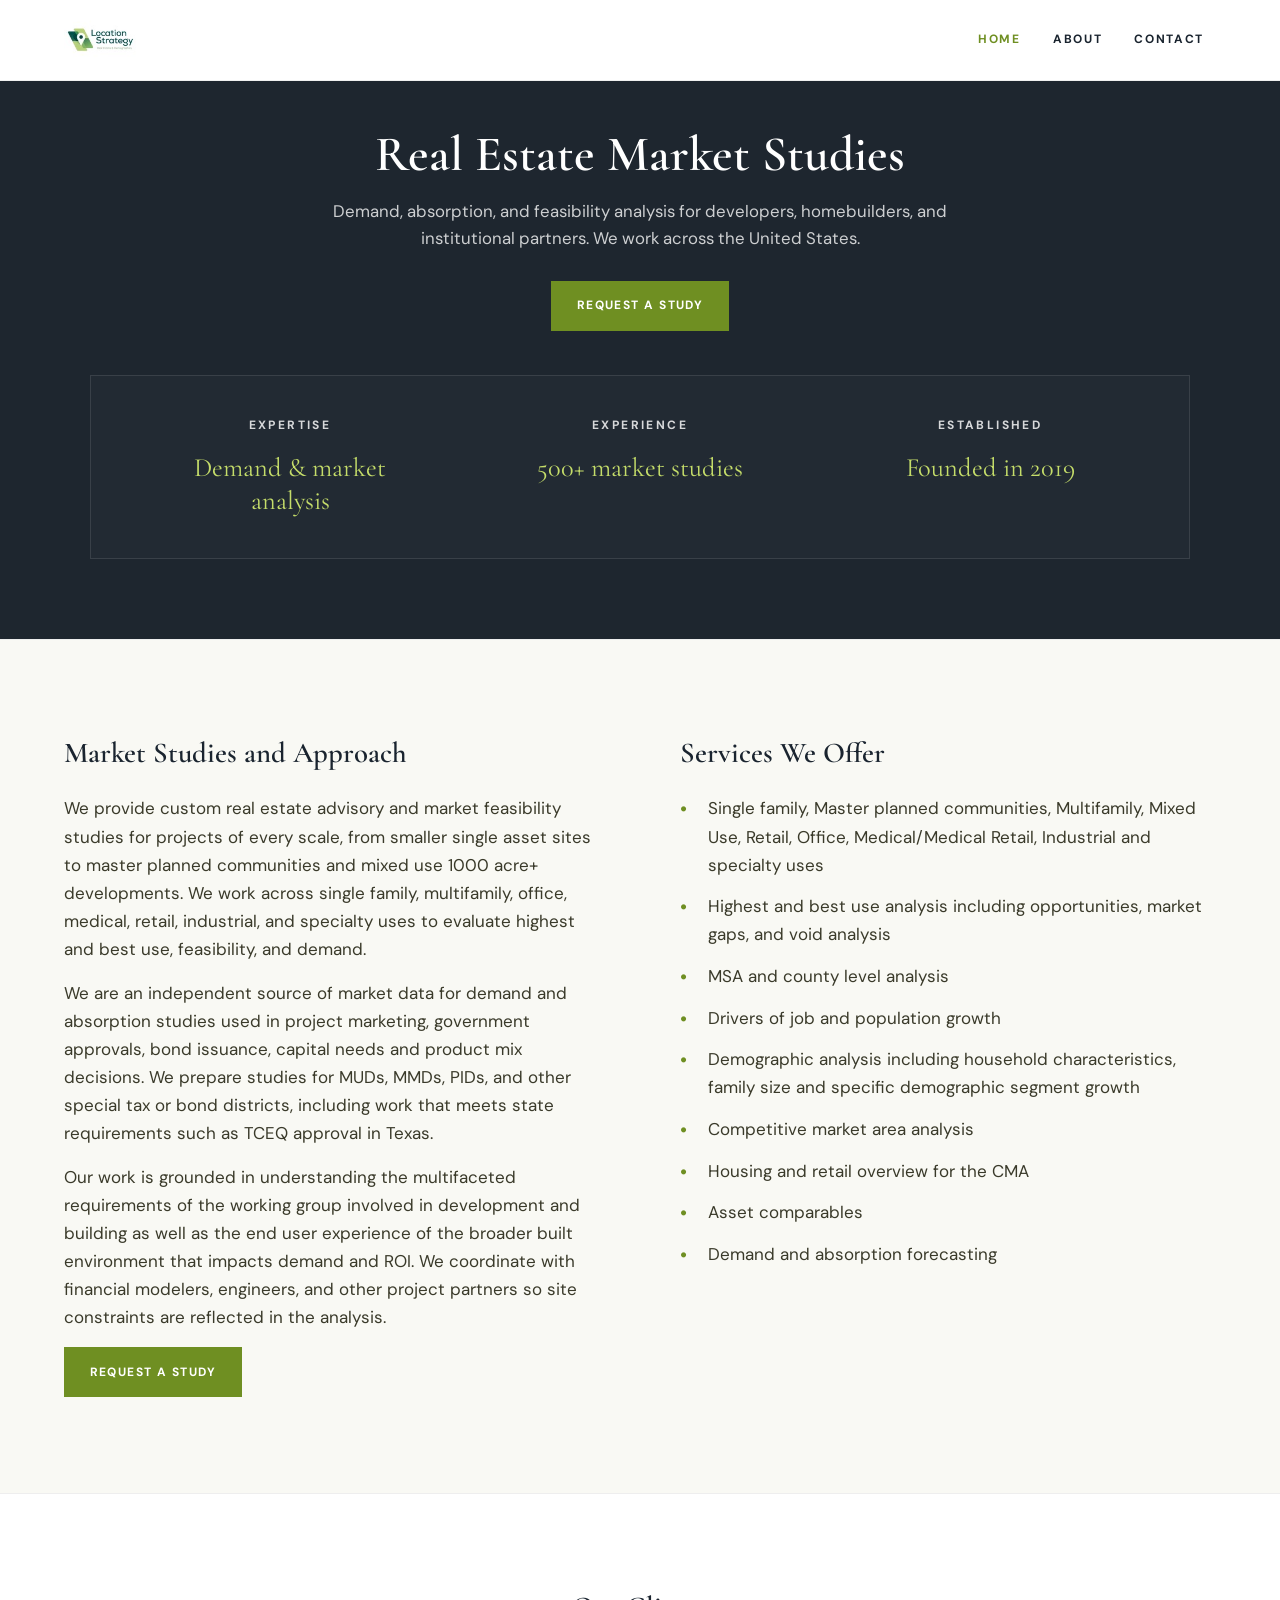
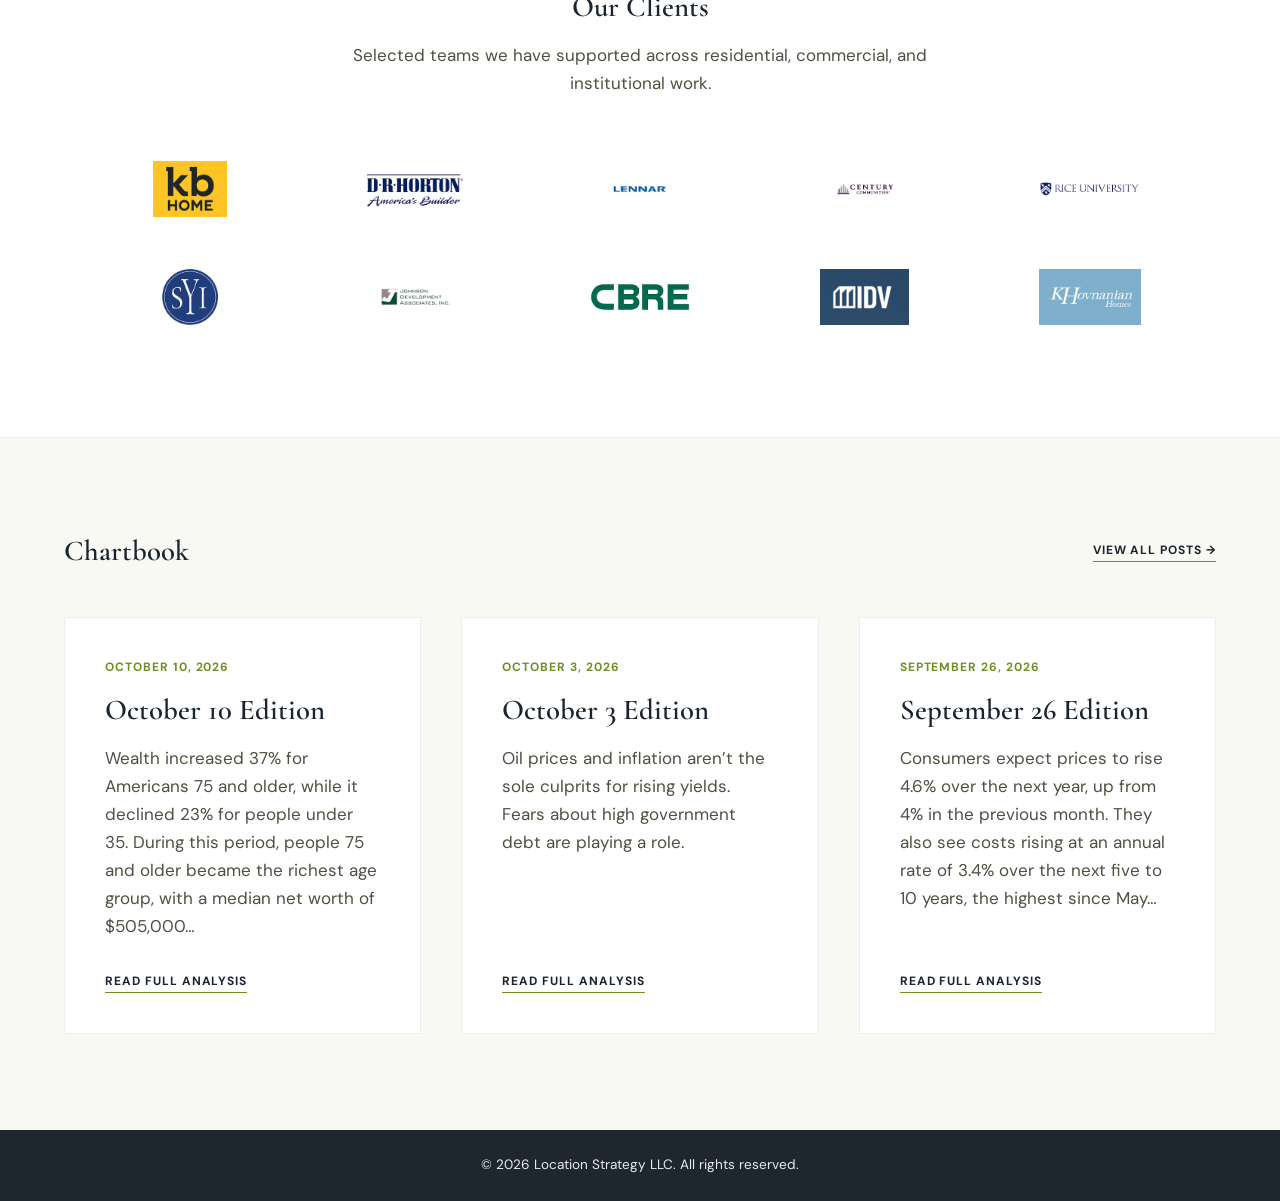
==== commit 15737105: "Add files via upload" ====
--- a/index.html
+++ b/index.html
@@ -1,4 +1,3 @@
-
 <!DOCTYPE html>
 <html lang="en">
 
@@ -6,18 +5,45 @@
   <meta charset="UTF-8" />
   <meta name="viewport" content="width=device-width, initial-scale=1.0" />
   <title>Location Strategy LLC | Real Estate Market Studies</title>
-  <meta name="description" content="Location Strategy LLC provides data-driven real estate market studies, feasibility analysis, and demand/absorption research for developers, homebuilders, and institutional real estate partners." />
+  <meta name="description" content="Location Strategy LLC provides data-driven real estate market studies, feasibility analysis, and demand and absorption research for developers, homebuilders, and institutional partners." />
+  <link rel="canonical" href="https://locationstrategyllc.com/" />
+  <meta name="theme-color" content="#1a242f" />
   <link rel="icon" type="image/png" sizes="32x32" href="favicon32.png" />
   <link rel="icon" type="image/png" sizes="16x16" href="favicon16.png" />
   <link rel="apple-touch-icon" sizes="180x180" href="favicon180.png" />
   <meta property="og:type" content="website" />
   <meta property="og:url" content="https://locationstrategyllc.com/" />
   <meta property="og:title" content="Location Strategy LLC | Real Estate Market Studies" />
-  <meta property="og:description" content="Data-driven real estate market studies, feasibility analysis, and demand/absorption research for developers, homebuilders, and institutional real estate partners." />
+  <meta property="og:description" content="Data-driven real estate market studies, feasibility analysis, and demand and absorption research for developers, homebuilders, and institutional partners." />
   <meta property="og:image" content="https://locationstrategyllc.com/LS%20logo.jpg" />
-
+  <meta property="og:image:alt" content="Location Strategy LLC logo" />
+  <meta name="twitter:card" content="summary" />
+
+  <link rel="preconnect" href="https://fonts.googleapis.com" />
+  <link rel="preconnect" href="https://fonts.gstatic.com" crossorigin />
   <link href="https://fonts.googleapis.com/css2?family=Cormorant+Garamond:ital,wght@0,300;0,400;0,600;1,300;1,400&family=DM+Sans:wght@300;400;500;700&display=swap" rel="stylesheet" />
   <link href="styles.css" rel="stylesheet" />
+  <script type="application/ld+json">
+  {
+    "@context": "https://schema.org",
+    "@type": "ProfessionalService",
+    "name": "Location Strategy LLC",
+    "url": "https://locationstrategyllc.com/",
+    "logo": "https://locationstrategyllc.com/LS%20logo.jpg",
+    "image": "https://locationstrategyllc.com/LS%20logo.jpg",
+    "email": "jchang@locationstrategyllc.com",
+    "telephone": "+1-832-304-3478",
+    "description": "Data-driven real estate market studies, feasibility analysis, and demand and absorption research.",
+    "areaServed": {
+      "@type": "Country",
+      "name": "United States"
+    },
+    "founder": {
+      "@type": "Person",
+      "name": "Julie Chang"
+    }
+  }
+  </script>
 
   <style>
     body {
@@ -25,7 +51,6 @@
       background: var(--white);
     }
 
-    /* NAVIGATION (page-specific: fixed header) */
     header {
       position: fixed;
       top: 0;
@@ -40,7 +65,7 @@
     }
 
     .section-label {
-      font-size: 0.7rem;
+      font-size: 0.75rem;
       font-weight: 700;
       text-transform: uppercase;
       color: var(--sage);
@@ -59,17 +84,33 @@
       justify-content: center;
       padding: 3rem 2rem 5rem;
       color: var(--white);
-      margin-top: 128px;
+      margin-top: var(--header-height);
       text-align: center;
     }
 
     .hero-main-title {
-      font-family: 'Cormorant Garamond', serif;
+      font-family: var(--font-serif);
       font-size: 3.1rem;
       font-weight: 600;
-      margin-bottom: 2.5rem;
+      margin-bottom: 1rem;
       line-height: 1.08;
       max-width: 900px;
+      color: var(--white);
+    }
+
+    .hero-lede {
+      max-width: 640px;
+      margin: 0 auto 1.75rem;
+      color: rgba(255,255,255,0.78);
+      font-size: 1.05rem;
+    }
+
+    .hero-actions {
+      display: flex;
+      gap: 0.85rem;
+      justify-content: center;
+      flex-wrap: wrap;
+      margin-bottom: 2.75rem;
     }
 
     .stats-box {
@@ -81,14 +122,28 @@
       grid-template-columns: repeat(3, 1fr);
       gap: 2rem;
       background: rgba(255, 255, 255, 0.02);
-    }
-
-    .stat-item h4 {
-      font-family: 'Cormorant Garamond', serif;
-      font-size: 1.8rem;
-      color: var(--sage);
+      align-items: stretch;
+    }
+
+    .stat-item {
+      text-align: center;
+      display: flex;
+      flex-direction: column;
+      align-items: center;
+    }
+
+    .stat-item .section-label {
+      color: rgba(255, 255, 255, 0.82);
+      margin-bottom: 1rem;
+    }
+
+    .stat-item .stat-value {
+      font-family: var(--font-serif);
+      font-size: 1.65rem;
+      color: var(--sage-on-dark);
       font-weight: 400;
-      line-height: 1.2;
+      line-height: 1.25;
+      max-width: 18ch;
     }
 
     /* SERVICES */
@@ -103,30 +158,47 @@
       display: grid;
       grid-template-columns: 1fr 1fr;
       gap: 5rem;
-    }
-
-    .services-main h2 {
-      font-family: 'Cormorant Garamond', serif;
-      font-size: 1.8rem;
+      align-items: start;
+    }
+
+    .services-main h2,
+    .services-list-box h3 {
+      font-family: var(--font-serif);
+      font-size: var(--h2-size);
       font-weight: 600;
       color: var(--navy);
       margin-bottom: 1.5rem;
-      line-height: 1.1;
+      line-height: var(--h2-leading);
     }
 
     .services-main p {
-      font-size: 1.05rem;
+      font-size: var(--text-size);
+      font-weight: 400;
+      line-height: var(--text-leading);
+      color: var(--text-main);
+    }
+
+    .services-main p + p {
+      margin-top: 1rem;
+    }
+
+    .services-cta {
+      margin-top: 1.75rem;
     }
 
     .services-list {
       list-style: none;
-      margin-top: 2rem;
+      margin-top: 0;
     }
 
     .services-list li {
-      font-size: 1rem;
-      margin-bottom: 1.2rem;
-      padding-left: 2rem;
+      font-family: var(--font-sans);
+      font-size: var(--text-size);
+      font-weight: 400;
+      line-height: var(--text-leading);
+      color: var(--text-main);
+      margin-bottom: 0.85rem;
+      padding-left: 1.75rem;
       position: relative;
     }
 
@@ -134,9 +206,11 @@
       content: "•";
       position: absolute;
       left: 0;
+      top: 0;
       color: var(--sage);
-      font-weight: bold;
-      font-size: 1.5rem;
+      font-weight: 700;
+      font-size: 1.15rem;
+      line-height: var(--text-leading);
     }
 
     /* CLIENTS */
@@ -147,20 +221,47 @@
       padding: 6rem 2rem;
     }
 
+    #clients h2 {
+      font-family: var(--font-serif);
+      font-size: var(--h2-size);
+      font-weight: 600;
+      line-height: var(--h2-leading);
+      color: var(--navy);
+      margin-bottom: 1rem;
+    }
+
+    #clients .clients-intro {
+      color: var(--text-muted);
+      max-width: 36rem;
+      margin: 0 auto;
+    }
+
     .clients-grid {
-      max-width: 1200px;
+      max-width: 1100px;
       margin: 3rem auto 0;
       display: grid;
-      grid-template-columns: repeat(5, 1fr);
-      gap: 3rem;
+      grid-template-columns: repeat(5, minmax(0, 1fr));
+      gap: 1.25rem 1.5rem;
+      align-items: stretch;
+      justify-items: stretch;
+    }
+
+    .client-cell {
+      display: flex;
       align-items: center;
+      justify-content: center;
+      height: 88px;
+      padding: 0.75rem 1rem;
     }
 
     .client-logo {
-      max-width: 110px;
-      height: auto;
-      transition: 0.4s;
-      margin: 0 auto;
+      width: 100%;
+      height: 56px;
+      max-width: 148px;
+      object-fit: contain;
+      object-position: center;
+      filter: none;
+      transition: transform 0.3s;
     }
 
     .client-logo:hover {
@@ -177,16 +278,19 @@
     .chartbook-header {
       display: flex;
       justify-content: space-between;
-      align-items: flex-end;
+      align-items: center;
       max-width: 1200px;
       margin: 0 auto 3rem;
+      gap: 1.5rem;
     }
 
     .chartbook-header h2 {
-      font-family: 'Cormorant Garamond', serif;
-      font-size: 1.8rem;
+      font-family: var(--font-serif);
+      font-size: var(--h2-size);
       font-weight: 600;
+      line-height: var(--h2-leading);
       color: var(--navy);
+      margin-bottom: 0;
     }
 
     .chartbook-grid {
@@ -195,6 +299,7 @@
       display: grid;
       grid-template-columns: repeat(3, 1fr);
       gap: 2.5rem;
+      align-items: stretch;
     }
 
     .post-card {
@@ -205,7 +310,7 @@
       display: flex;
       flex-direction: column;
       height: 100%;
-      transition: 0.3s;
+      transition: transform 0.3s, border-color 0.3s, box-shadow 0.3s;
     }
 
     .post-card:hover {
@@ -215,24 +320,28 @@
     }
 
     .post-date {
-      font-size: 0.7rem;
+      font-size: 0.75rem;
       font-weight: 700;
       color: var(--sage);
       text-transform: uppercase;
+      letter-spacing: 0.08em;
       margin-bottom: 1rem;
     }
 
     .post-card h4 {
-      font-family: 'Cormorant Garamond', serif;
-      font-size: 1.8rem;
+      font-family: var(--font-serif);
+      font-size: var(--h2-size);
       font-weight: 600;
+      line-height: var(--h2-leading);
       color: var(--navy);
       margin-bottom: 1rem;
     }
 
     .post-excerpt {
-      font-size: 0.95rem;
-      color: #666;
+      font-size: var(--text-size);
+      font-weight: 400;
+      line-height: var(--text-leading);
+      color: var(--text-muted);
       margin-bottom: 2rem;
       flex-grow: 1;
     }
@@ -241,27 +350,35 @@
       font-size: 0.75rem;
       font-weight: 700;
       text-transform: uppercase;
+      letter-spacing: 0.08em;
       color: var(--navy);
       border-bottom: 1px solid var(--sage);
       width: fit-content;
+      text-decoration: none;
     }
 
     /* MOBILE */
     @media (max-width: 1024px) {
       section { padding: 5rem 2rem; }
       .stats-box { grid-template-columns: 1fr; }
-      .services-container { grid-template-columns: 1fr; }
+      .stat-item .stat-value { max-width: none; }
+      .services-container { grid-template-columns: 1fr; gap: 3rem; }
       .clients-grid { grid-template-columns: repeat(2, 1fr); }
       .chartbook-grid { grid-template-columns: 1fr; }
+      .chartbook-header { flex-wrap: wrap; align-items: center; }
+      #hero { padding: 2.5rem 1.25rem 3.5rem; }
     }
 
     @media (max-width: 480px) {
-      .hero-main-title { font-size: 2.2rem; }
+      .hero-main-title { font-size: 2.15rem; }
+      .stat-item .stat-value { font-size: 1.45rem; }
+      section, #chartbook, #clients { padding-left: 1.25rem; padding-right: 1.25rem; }
     }
   </style>
 </head>
 
 <body>
+  <a class="skip-link" href="#main">Skip to content</a>
 
   <header>
     <div class="logo-container">
@@ -273,33 +390,41 @@
       </a>
     </div>
 
+    <button class="nav-toggle" type="button" aria-label="Open menu" aria-expanded="false">
+      <span></span>
+    </button>
     <nav>
       <ul>
-        <li><a href="index.html">Home</a></li>
-        <li><a href="about.html">About Us</a></li>
-        <li><a href="contact.html">Contact Us</a></li>
+        <li><a href="index.html" aria-current="page">Home</a></li>
+        <li><a href="about.html">About</a></li>
+        <li><a href="contact.html">Contact</a></li>
       </ul>
     </nav>
   </header>
 
+  <main id="main">
   <!-- HERO -->
   <section id="hero">
     <h1 class="hero-main-title">Real Estate Market Studies</h1>
+    <p class="hero-lede">Demand, absorption, and feasibility analysis for developers, homebuilders, and institutional partners. We work across the United States.</p>
+    <div class="hero-actions">
+      <a class="btn" href="contact.html">Request a study</a>
+    </div>
 
     <div class="stats-box">
-      <div class="stat-item" style="text-align: center;">
-        <span class="section-label" style="color: rgba(255,255,255,0.5); margin-bottom: 1rem;">Expertise</span>
-        <h4>Data driven demand and market analysis</h4>
+      <div class="stat-item">
+        <span class="section-label">Expertise</span>
+        <p class="stat-value">Demand &amp; market analysis</p>
       </div>
 
-      <div class="stat-item" style="text-align: center;">
-        <span class="section-label" style="color: rgba(255,255,255,0.5); margin-bottom: 1rem;">Experience</span>
-        <h4>500+ Market Studies</h4>
+      <div class="stat-item">
+        <span class="section-label">Experience</span>
+        <p class="stat-value">500+ market studies</p>
       </div>
 
-      <div class="stat-item" style="text-align: center;">
-        <span class="section-label" style="color: rgba(255,255,255,0.5); margin-bottom: 1rem;">Established</span>
-        <h4>Founded in 2019</h4>
+      <div class="stat-item">
+        <span class="section-label">Established</span>
+        <p class="stat-value">Founded in 2019</p>
       </div>
     </div>
   </section>
@@ -309,34 +434,37 @@
     <div class="services-container">
 
       <div class="services-main">
-        <h2>Services We Offer</h2>
+        <h2>Market Studies and Approach</h2>
 
         <p>
-          We provide custom real estate consultancy and standard market feasibility studies for real estate projects. If you are site selecting, developing or building ground-up projects from smaller sites to MPC and 1000+ acreage mixed-use projects, we work across the real estate asset types of single-family, multifamily, office, retail, industrial and other special uses to determine highest and best use, feasibility and demand.
+          We provide custom real estate advisory and market feasibility studies for projects of every scale, from smaller single asset sites to master planned communities and mixed use 1000 acre+ developments. We work across single family, multifamily, office, medical, retail, industrial, and specialty uses to evaluate highest and best use, feasibility, and demand.
         </p>
 
-        <p style="margin-top: 1rem;">
-          We are your third-party real estate market data solution for demand and absorption market studies that help you market the project, for government approvals, bond issuance, or for analysis and product mix. We are experienced in producing studies for MUD, MMD, PID or any special tax or bond district that satisfies state requirements such as TCEQ approval in Texas.
+        <p>
+          We are an independent source of market data for demand and absorption studies used in project marketing, government approvals, bond issuance, capital needs and product mix decisions. We prepare studies for MUDs, MMDs, PIDs, and other special tax or bond districts, including work that meets state requirements such as TCEQ approval in Texas.
         </p>
 
-        <p style="margin-top: 1rem;">
-          Our focus is on the real estate and the ecosystem of the built world. We work with your partners who financially model, or other engineering and real estate partners, to ensure that we understand the site feasibility constraints.
+        <p>
+          Our work is grounded in understanding the multifaceted requirements of the working group involved in development and building as well as the end user experience of the broader built environment that impacts demand and ROI. We coordinate with financial modelers, engineers, and other project partners so site constraints are reflected in the analysis.
+        </p>
+        <p class="services-cta">
+          <a class="btn" href="contact.html">Request a study</a>
         </p>
       </div>
 
       <div class="services-list-box">
-        <h3 style="font-family: 'Cormorant Garamond', serif; font-size: 1.8rem; color: var(--navy); margin-bottom: 1rem; font-weight: 600;">
-          Market Studies and Feasibility Analysis Services:
-        </h3>
+        <h3>Services We Offer</h3>
 
         <ul class="services-list">
-          <li>City and MSA level analysis</li>
+          <li>Single family, Master planned communities, Multifamily, Mixed Use, Retail, Office, Medical/Medical Retail, Industrial and specialty uses</li>
+          <li>Highest and best use analysis including opportunities, market gaps, and void analysis</li>
+          <li>MSA and county level analysis</li>
           <li>Drivers of job and population growth</li>
-          <li>Overview of Housing and Retail in the CMA</li>
-          <li>Competitive Market Area analysis</li>
+          <li>Demographic analysis including household characteristics, family size and specific demographic segment growth</li>
+          <li>Competitive market area analysis</li>
+          <li>Housing and retail overview for the CMA</li>
           <li>Asset comparables</li>
-          <li>Demand and Absorption forecasting</li>
-          <li>Determine the highest and best use</li>
+          <li>Demand and absorption forecasting</li>
         </ul>
       </div>
 
@@ -345,72 +473,69 @@
 
   <!-- CLIENTS -->
   <section id="clients">
-    <h2 style="font-family: 'Cormorant Garamond', serif; font-size: 1.8rem; font-weight: 600; color: var(--navy); margin-bottom: 1rem;">
-      Our Clients
-    </h2>
+    <h2>Our Clients</h2>
+    <p class="clients-intro">Selected teams we have supported across residential, commercial, and institutional work.</p>
 
     <div class="clients-grid">
-      <img src="kb%20home.png" alt="KB Home" width="196" height="148" class="client-logo">
-      <img src="dr%20horton.png" alt="D.R. Horton" width="254" height="148" class="client-logo">
-      <img src="Lennar2.png" alt="Lennar" width="160" height="148" class="client-logo">
-      <img src="Century%20Communities2.png" alt="Century Communities" width="149" height="148" class="client-logo">
-      <img src="Rice%20university2.png" alt="Rice University" width="267" height="148" class="client-logo">
-      <img src="Sam%20Yager%20Inc.png" alt="Sam Yager Inc." width="148" height="148" class="client-logo">
-      <img src="Johnson%20Development.png" alt="Johnson Development" width="188" height="148" class="client-logo">
-      <img src="cbre2.png" alt="CBRE" width="269" height="148" class="client-logo">
-      <img src="idv2.png" alt="IDV" width="133" height="84" class="client-logo">
-      <img src="K.%20Hovnanian.png" alt="K. Hovnanian" width="270" height="148" class="client-logo">
+      <div class="client-cell"><img src="kb%20home.png" alt="KB Home" width="196" height="148" class="client-logo"></div>
+      <div class="client-cell"><img src="dr%20horton.png" alt="D.R. Horton" width="254" height="148" class="client-logo"></div>
+      <div class="client-cell"><img src="Lennar2.png" alt="Lennar" width="160" height="148" class="client-logo"></div>
+      <div class="client-cell"><img src="Century%20Communities2.png" alt="Century Communities" width="149" height="148" class="client-logo"></div>
+      <div class="client-cell"><img src="Rice%20university2.png" alt="Rice University" width="267" height="148" class="client-logo"></div>
+      <div class="client-cell"><img src="Sam%20Yager%20Inc.png" alt="Sam Yager Inc." width="148" height="148" class="client-logo"></div>
+      <div class="client-cell"><img src="Johnson%20Development.png" alt="Johnson Development" width="188" height="148" class="client-logo"></div>
+      <div class="client-cell"><img src="cbre2.png" alt="CBRE" width="269" height="148" class="client-logo"></div>
+      <div class="client-cell"><img src="idv2.png" alt="IDV" width="133" height="84" class="client-logo"></div>
+      <div class="client-cell"><img src="K.%20Hovnanian.png" alt="K. Hovnanian" width="270" height="148" class="client-logo"></div>
     </div>
   </section>
 
 <!-- CHARTBOOK -->
  <section id="chartbook">
   <div class="chartbook-header">
-    <div>
-      <h2 style="margin-bottom: 1rem;">Chartbook</h2>
-    </div>
-    <a href="https://locationstrategy.beehiiv.com/" target="_blank" class="read-more" style="margin-bottom: 0.5rem;">
+    <h2>Chartbook</h2>
+    <a href="https://locationstrategy.beehiiv.com/" target="_blank" class="read-more">
       View All Posts →
     </a>
   </div>
 
   <div class="chartbook-grid">
 
-  <!-- The 3 post cards below are regenerated automatically from the beehiiv
-       RSS feed by scripts/update_chartbook.py (see
-       .github/workflows/update-chartbook.yml). Hand edits between the
-       CHARTBOOK_ITEMS markers will be overwritten on the next scheduled run. -->
+  <!-- Regenerated from the beehiiv RSS feed by scripts/update_chartbook.py
+       (workflow: .github/workflows/update-chartbook.yml).
+       Excerpts are cleaned in the script — edit clean_excerpt() there,
+       not the markup between these markers. -->
   <!-- CHARTBOOK_ITEMS:START -->
 
-  <a href="https://locationstrategy.beehiiv.com/p/location-strategy-chartbook-09-05-2026"
+  <a href="https://locationstrategy.beehiiv.com/p/location-strategy-chartbook-10-10-2026"
      target="_blank"
      class="post-card">
-    <span class="post-date">September 5, 2026</span>
-    <h4>September 5 Edition</h4>
+    <span class="post-date">October 10, 2026</span>
+    <h4>October 10 Edition</h4>
     <p class="post-excerpt">
-      In August, % of unemployed for more than 27 weeks came in at 27.0%, up from 25.5% in prior month
+      Wealth increased 37% for Americans 75 and older, while it declined 23% for people under 35. During this period, people 75 and older became the richest age group, with a median net worth of $505,000…
     </p>
     <span class="read-more">Read Full Analysis</span>
   </a>
 
-  <a href="https://locationstrategy.beehiiv.com/p/location-strategy-chartbook-08-29-2026"
+  <a href="https://locationstrategy.beehiiv.com/p/location-strategy-chartbook-10-03-2026"
      target="_blank"
      class="post-card">
-    <span class="post-date">August 29, 2026</span>
-    <h4>August 29 Edition</h4>
+    <span class="post-date">October 3, 2026</span>
+    <h4>October 3 Edition</h4>
     <p class="post-excerpt">
-      Federal Reserve Chairman Kevin Warsh signaled the central bank may not be done fighting inflation with higher interest rates.
+      Oil prices and inflation aren’t the sole culprits for rising yields. Fears about high government debt are playing a role.
     </p>
     <span class="read-more">Read Full Analysis</span>
   </a>
 
-  <a href="https://locationstrategy.beehiiv.com/p/location-strategy-chartbook-08-22-2026"
+  <a href="https://locationstrategy.beehiiv.com/p/location-strategy-chartbook-09-26-2026"
      target="_blank"
      class="post-card">
-    <span class="post-date">August 22, 2026</span>
-    <h4>August 22 Edition</h4>
+    <span class="post-date">September 26, 2026</span>
+    <h4>September 26 Edition</h4>
     <p class="post-excerpt">
-      US consumer spending growth is forecast to slow in the second half of 2026 after a surge in tax refunds likely provided a boost to the consumer in the spring, according to Jan Hatzius, Goldman Sachs…
+      Consumers expect prices to rise 4.6% over the next year, up from 4% in the previous month. They also see costs rising at an annual rate of 3.4% over the next five to 10 years, the highest since May…
     </p>
     <span class="read-more">Read Full Analysis</span>
   </a>
@@ -418,9 +543,22 @@
   <!-- CHARTBOOK_ITEMS:END -->
 </div>
 </section>
+  </main>
   <footer>
     © 2026 Location Strategy LLC. All rights reserved.
   </footer>
 
+  <script>
+    const header = document.querySelector('header');
+    const toggle = document.querySelector('.nav-toggle');
+    if (toggle && header) {
+      toggle.addEventListener('click', () => {
+        const open = header.classList.toggle('is-open');
+        toggle.setAttribute('aria-expanded', open ? 'true' : 'false');
+        toggle.setAttribute('aria-label', open ? 'Close menu' : 'Open menu');
+      });
+    }
+  </script>
+
 </body>
 </html>
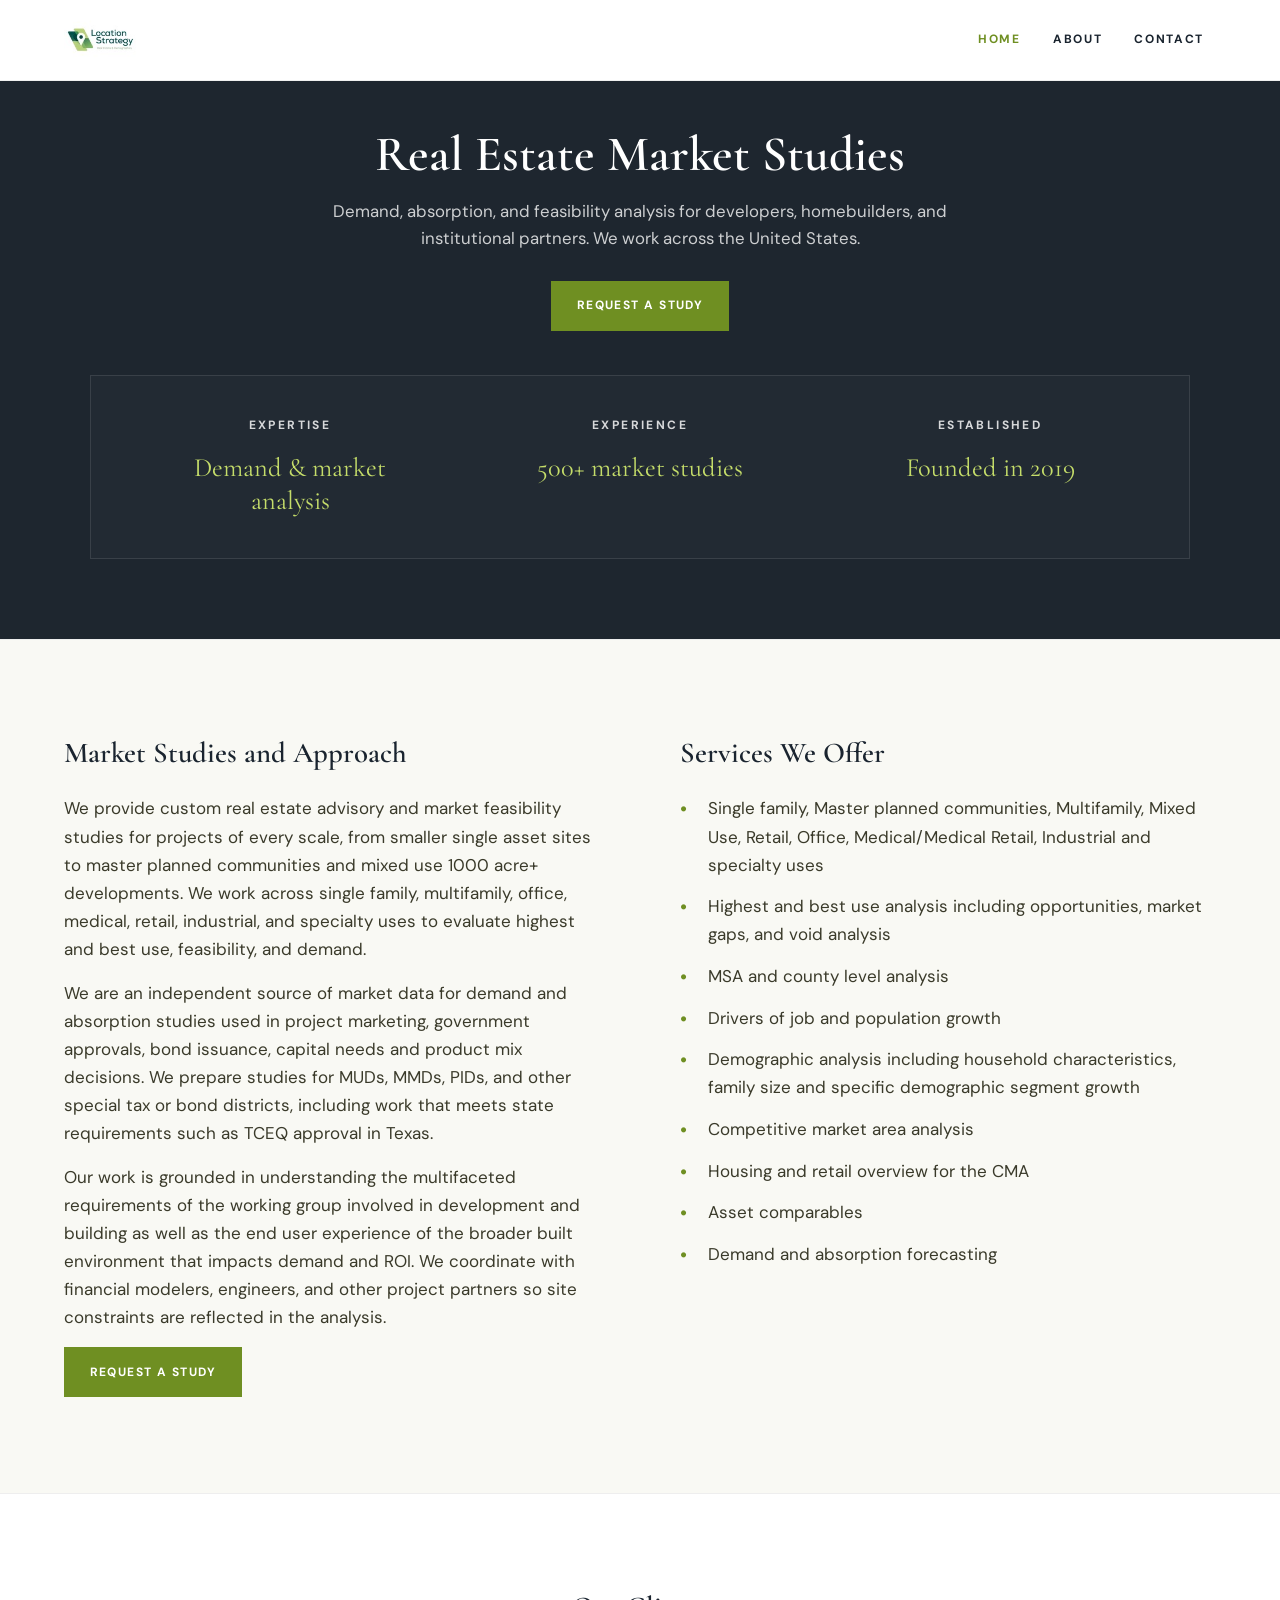
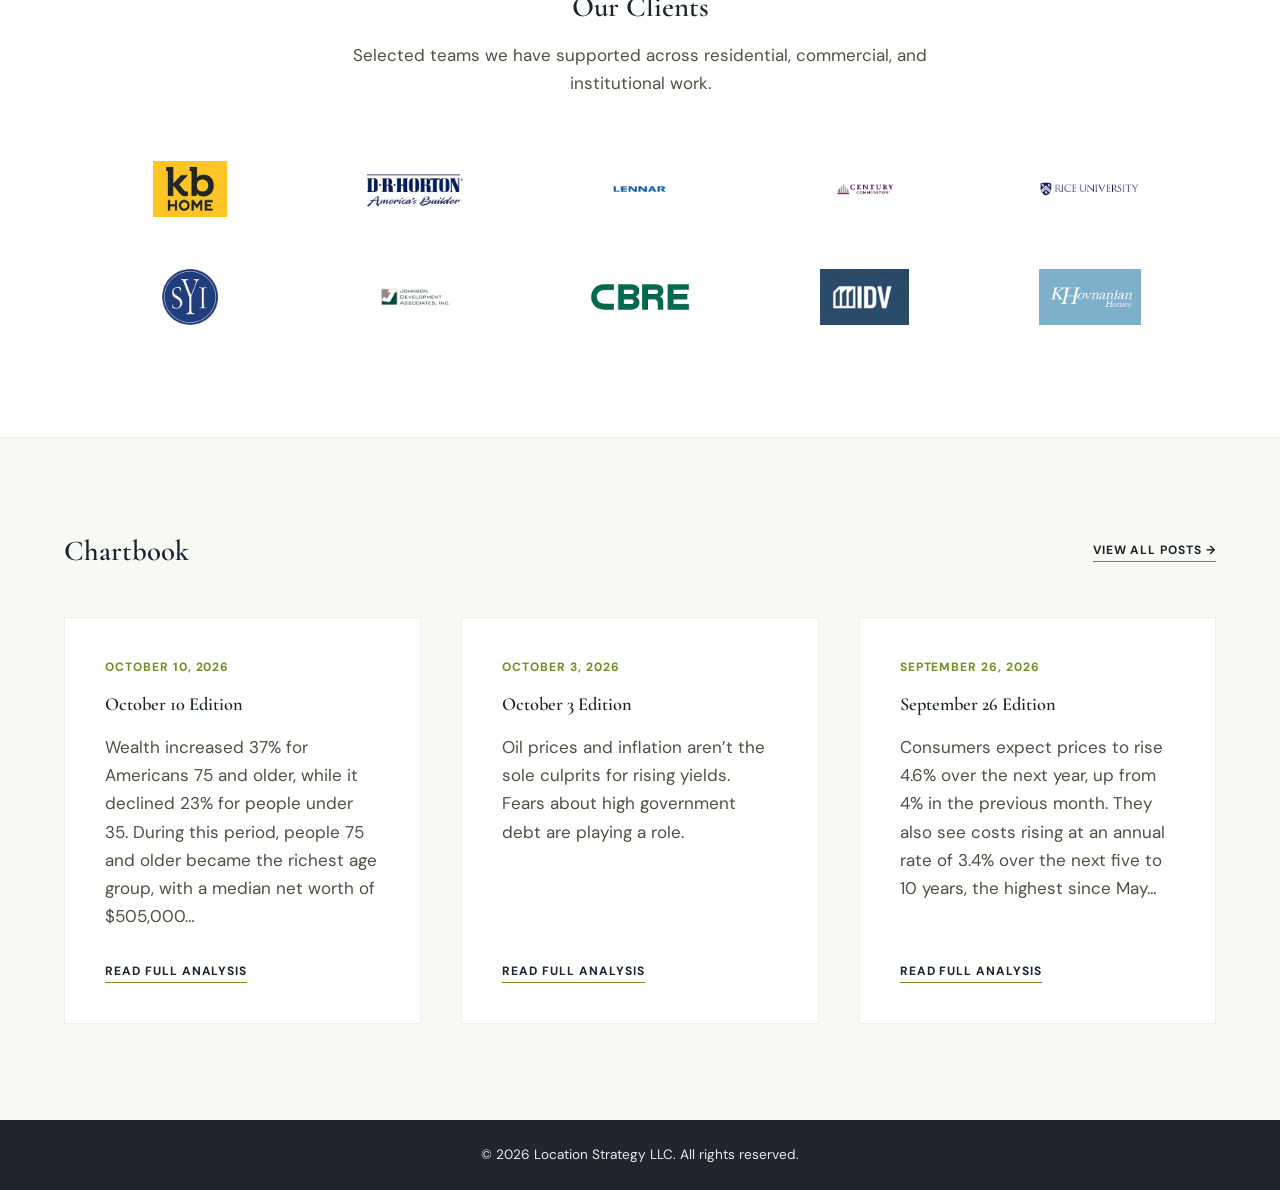
==== commit a9384756: "Add files via upload" ====
--- a/index.html
+++ b/index.html
@@ -5,7 +5,7 @@
   <meta charset="UTF-8" />
   <meta name="viewport" content="width=device-width, initial-scale=1.0" />
   <title>Location Strategy LLC | Real Estate Market Studies</title>
-  <meta name="description" content="Location Strategy LLC provides data-driven real estate market studies, feasibility analysis, and demand and absorption research for developers, homebuilders, and institutional partners." />
+  <meta name="description" content="Location Strategy LLC provides data driven real estate market studies, feasibility analysis, and demand and absorption research for developers, homebuilders, and institutional partners." />
   <link rel="canonical" href="https://locationstrategyllc.com/" />
   <meta name="theme-color" content="#1a242f" />
   <link rel="icon" type="image/png" sizes="32x32" href="favicon32.png" />
@@ -14,7 +14,7 @@
   <meta property="og:type" content="website" />
   <meta property="og:url" content="https://locationstrategyllc.com/" />
   <meta property="og:title" content="Location Strategy LLC | Real Estate Market Studies" />
-  <meta property="og:description" content="Data-driven real estate market studies, feasibility analysis, and demand and absorption research for developers, homebuilders, and institutional partners." />
+  <meta property="og:description" content="Data driven real estate market studies, feasibility analysis, and demand and absorption research for developers, homebuilders, and institutional partners." />
   <meta property="og:image" content="https://locationstrategyllc.com/LS%20logo.jpg" />
   <meta property="og:image:alt" content="Location Strategy LLC logo" />
   <meta name="twitter:card" content="summary" />
@@ -33,7 +33,7 @@
     "image": "https://locationstrategyllc.com/LS%20logo.jpg",
     "email": "jchang@locationstrategyllc.com",
     "telephone": "+1-832-304-3478",
-    "description": "Data-driven real estate market studies, feasibility analysis, and demand and absorption research.",
+    "description": "Data driven real estate market studies, feasibility analysis, and demand and absorption research.",
     "areaServed": {
       "@type": "Country",
       "name": "United States"
@@ -330,9 +330,9 @@
 
     .post-card h4 {
       font-family: var(--font-serif);
-      font-size: var(--h2-size);
+      font-size: 1.15rem;
       font-weight: 600;
-      line-height: var(--h2-leading);
+      line-height: 1.3;
       color: var(--navy);
       margin-bottom: 1rem;
     }
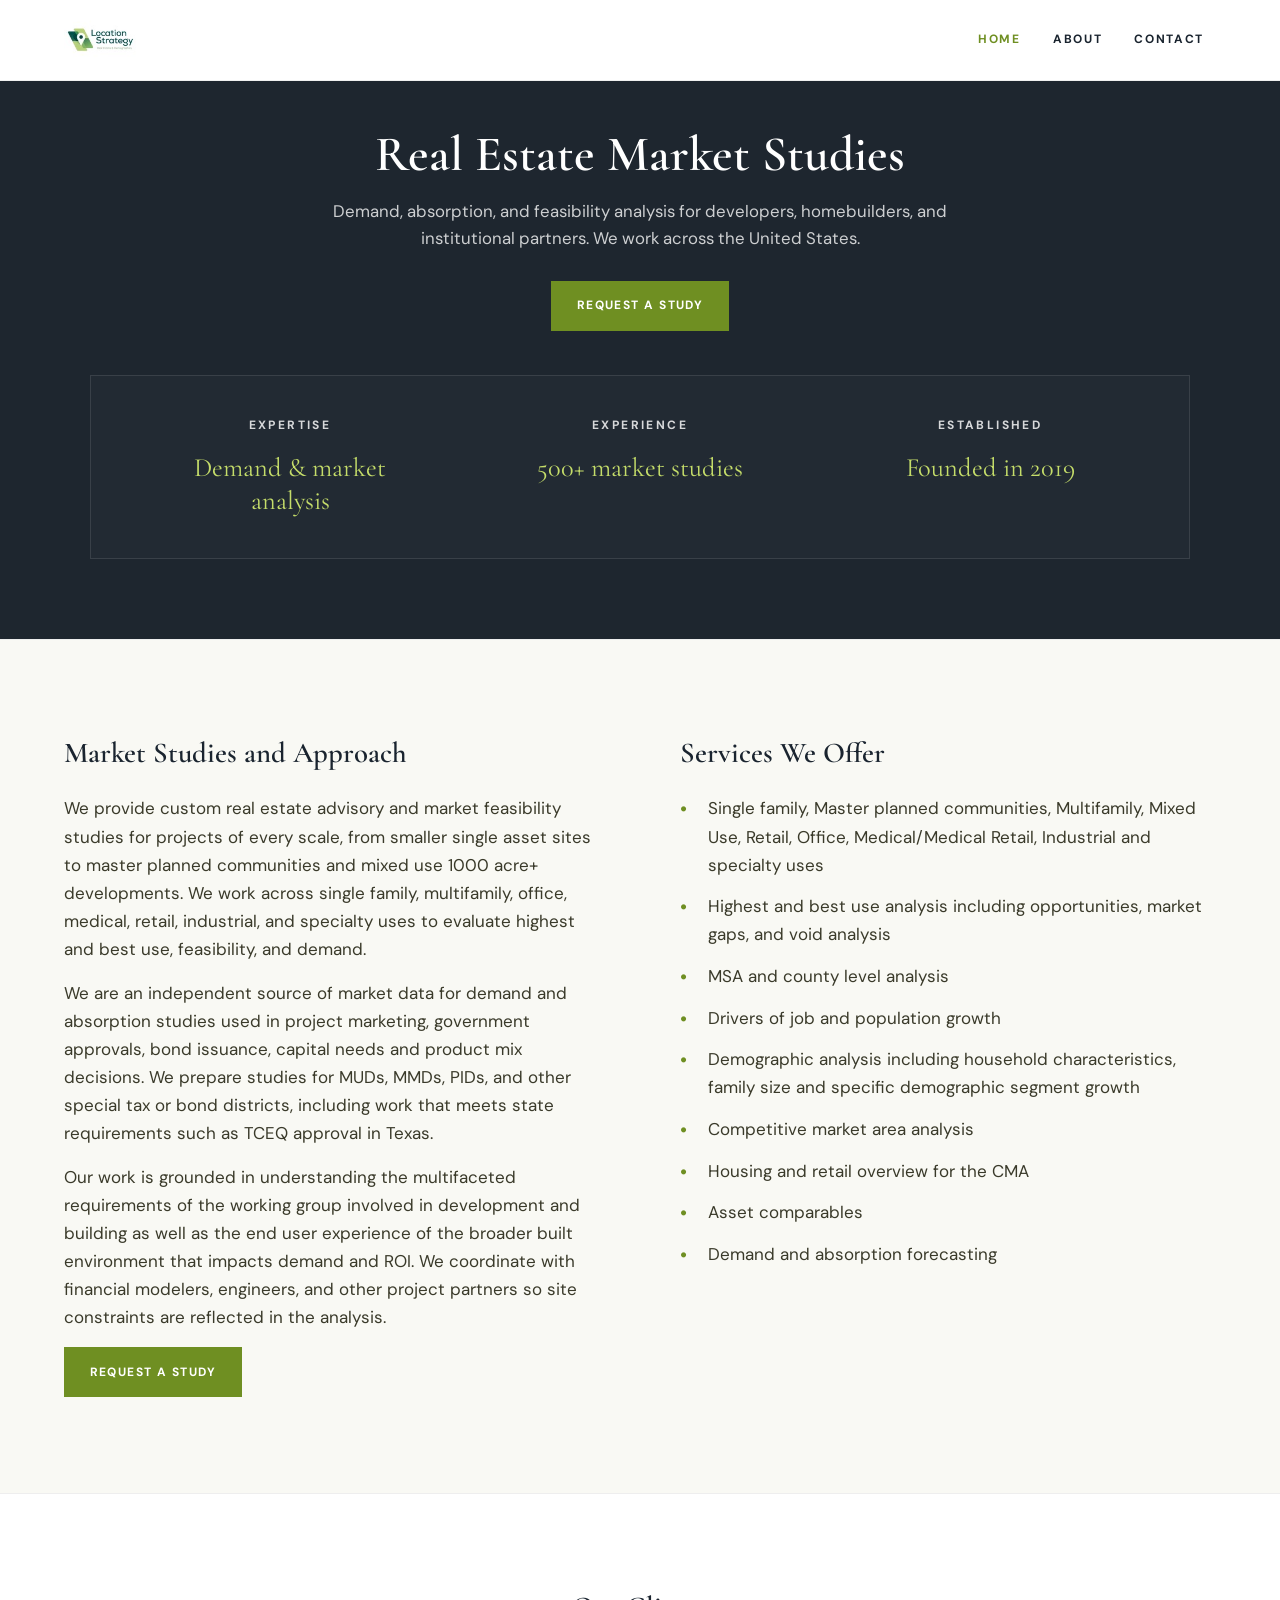
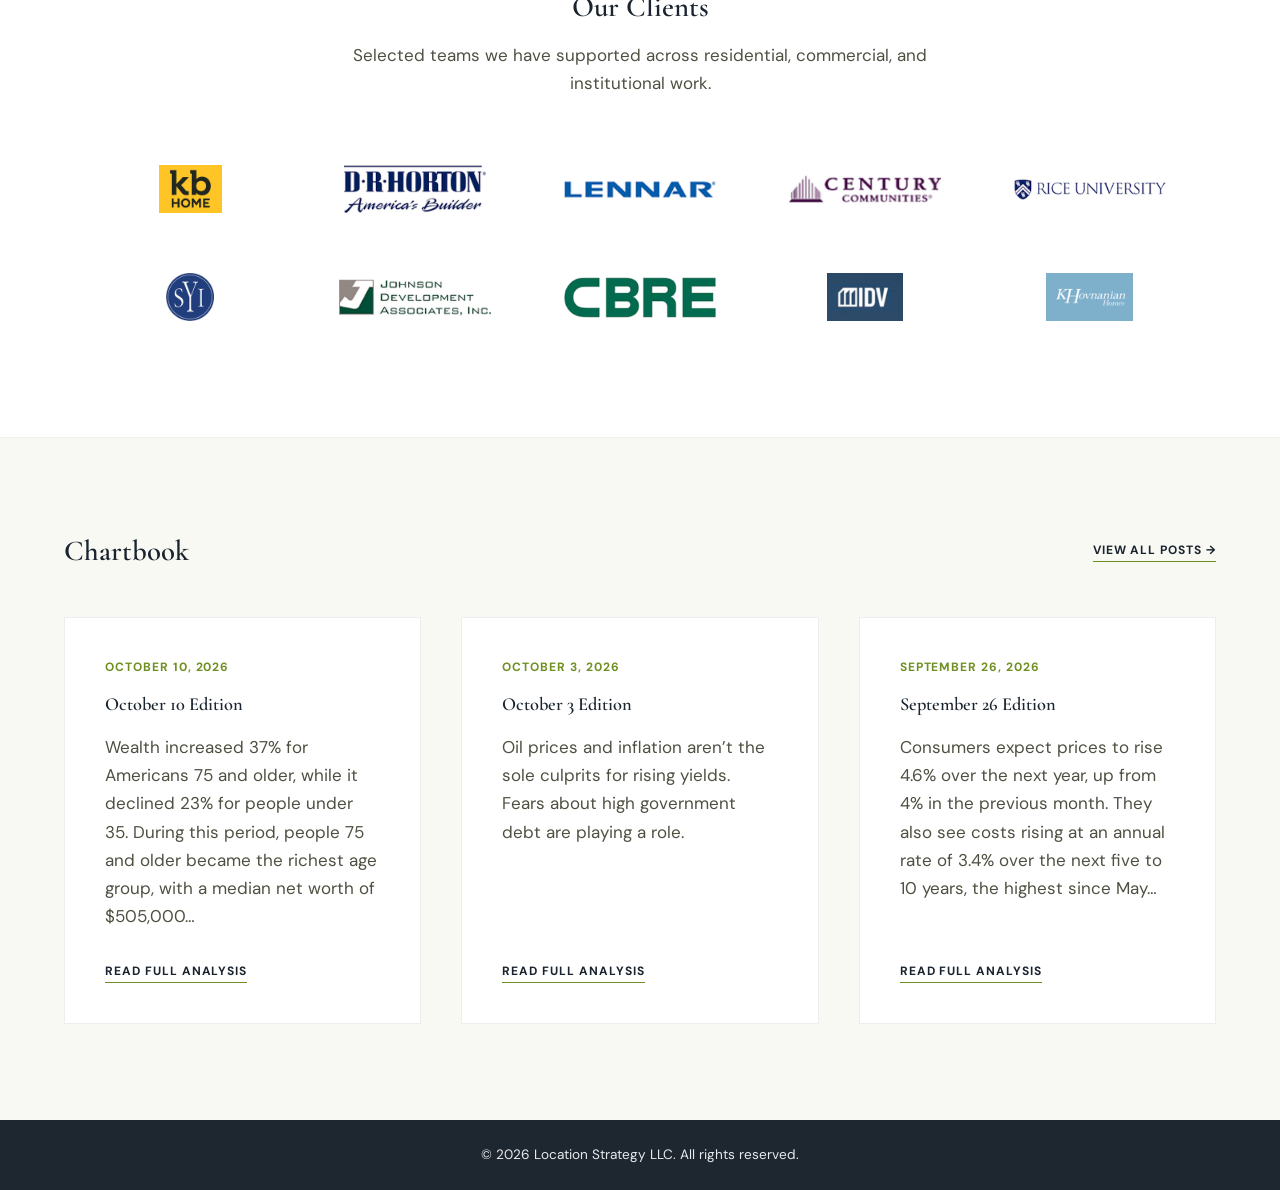
==== commit a7c5de32: "Add files via upload" ====
--- a/index.html
+++ b/index.html
@@ -255,9 +255,10 @@
     }
 
     .client-logo {
-      width: 100%;
-      height: 56px;
-      max-width: 148px;
+      height: auto;
+      width: auto;
+      max-height: 48px;
+      max-width: 90%;
       object-fit: contain;
       object-position: center;
       filter: none;
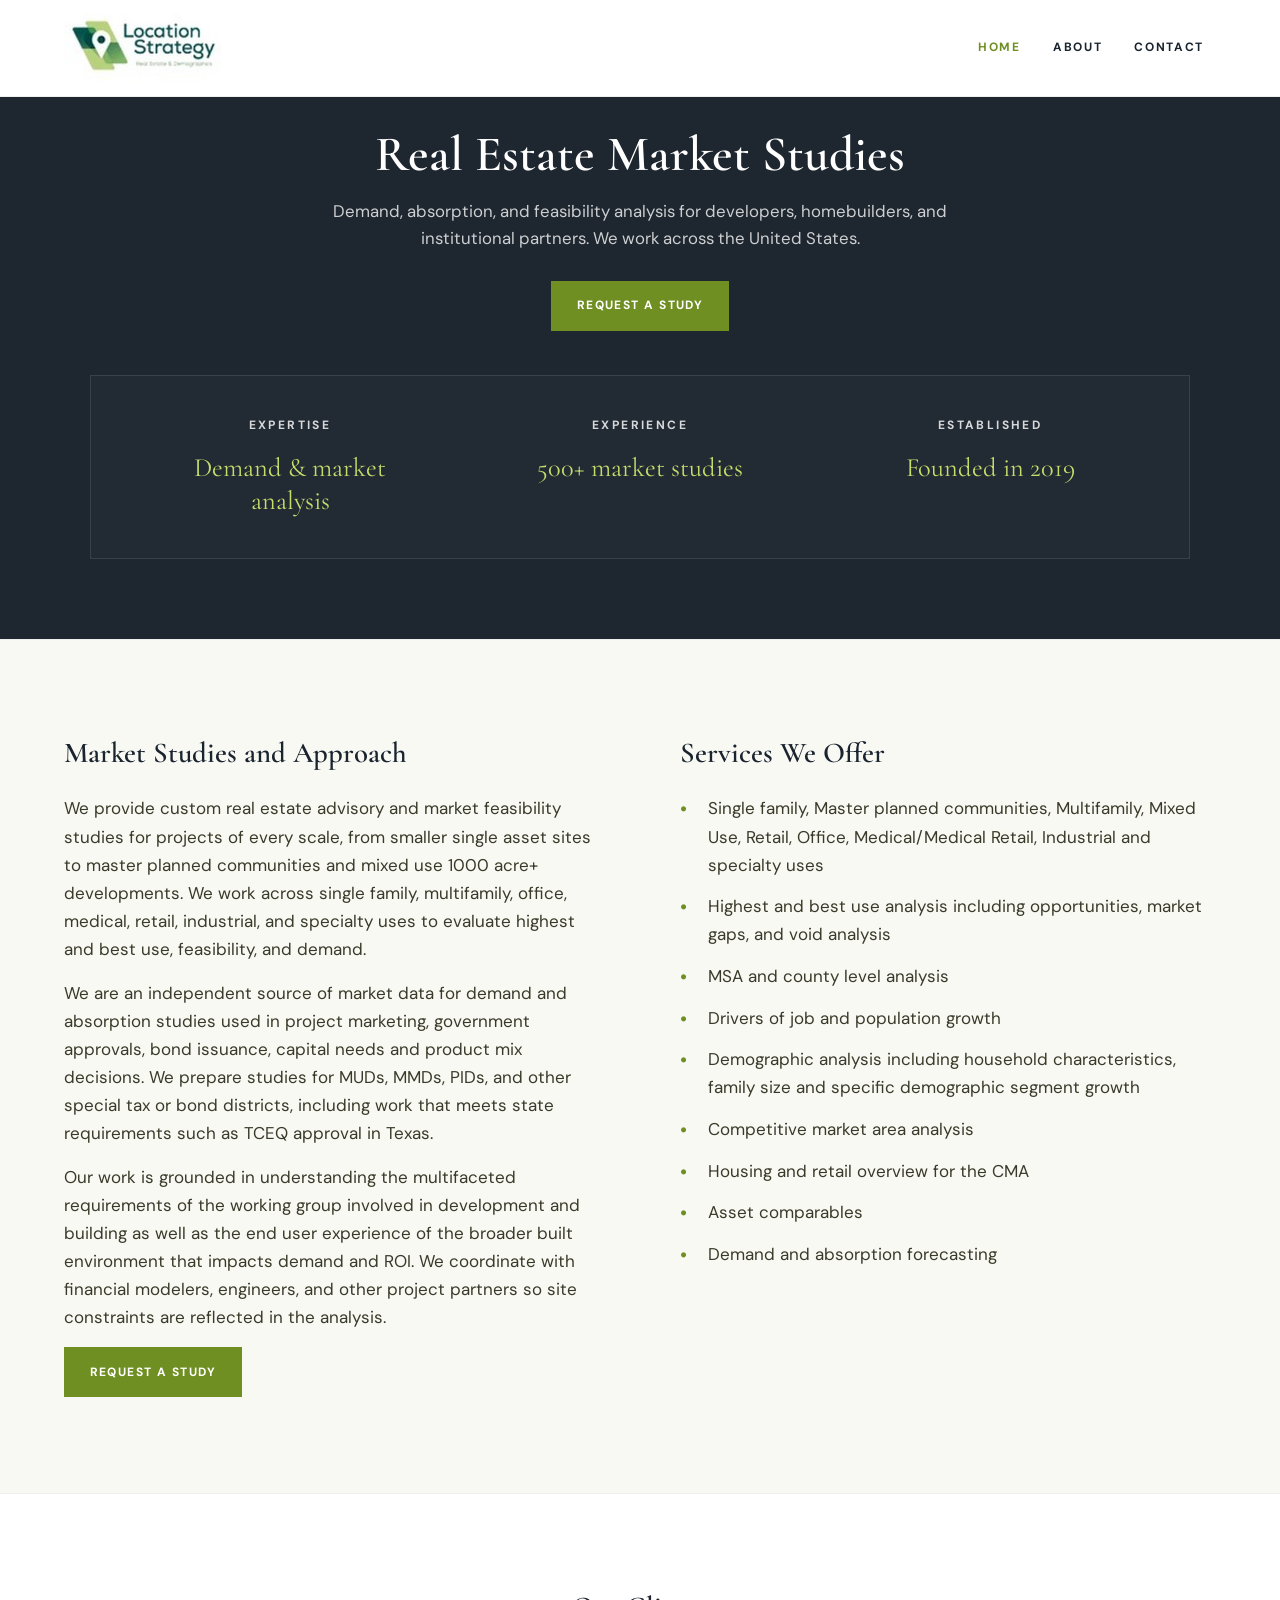
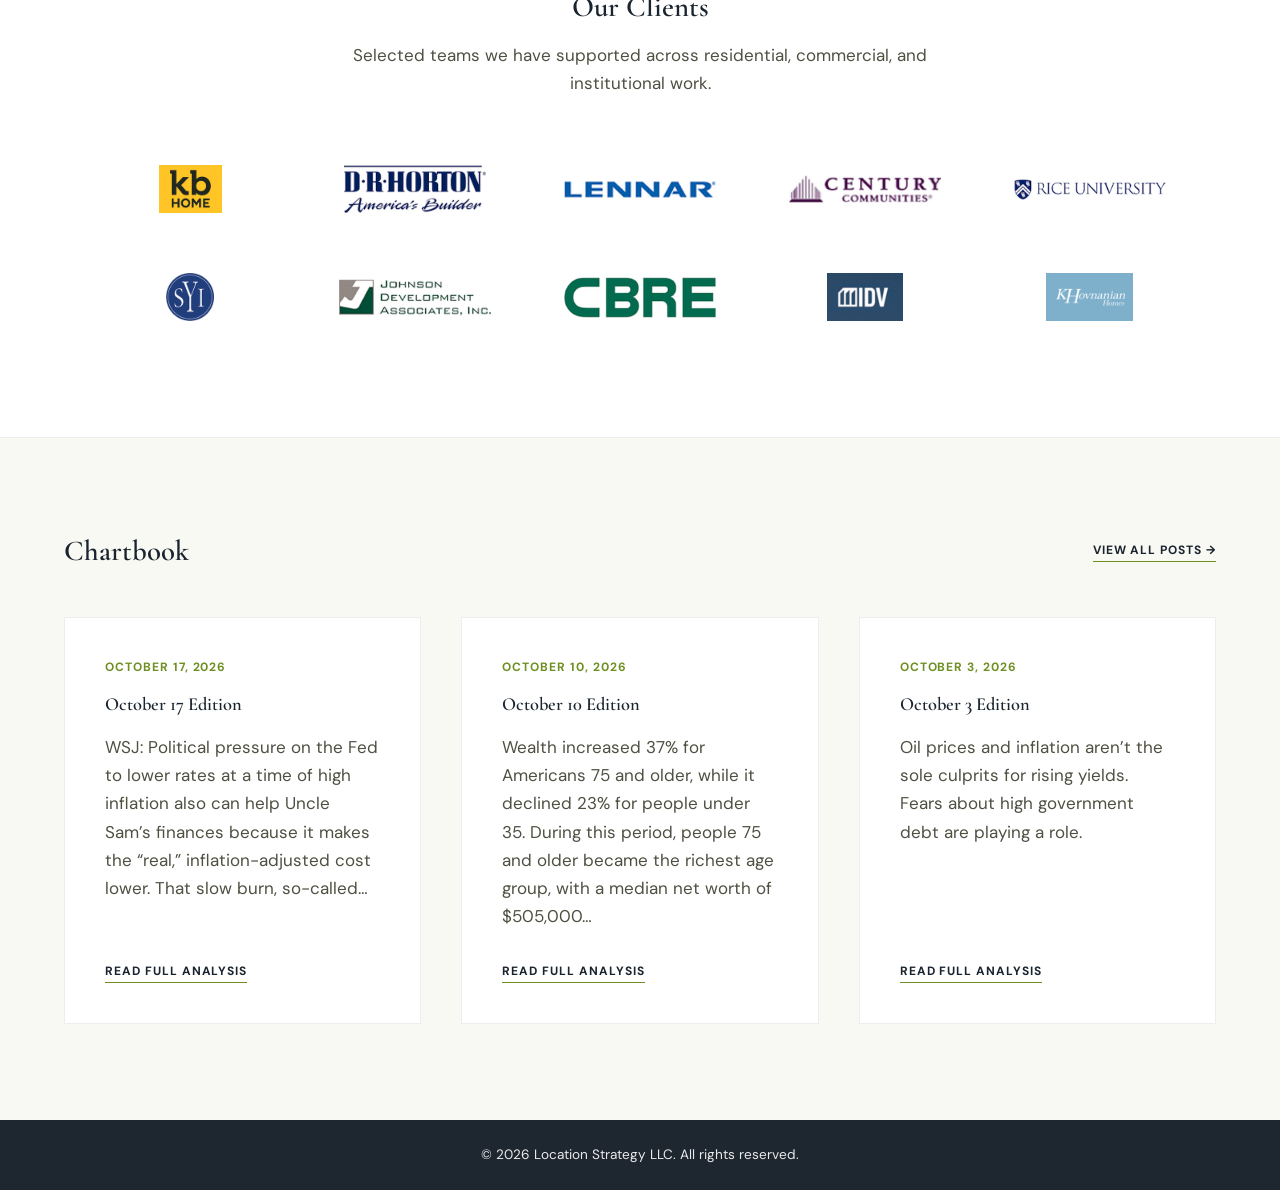
==== commit 9e681431: "Update Chartbook section with latest posts" ====
--- a/index.html
+++ b/index.html
@@ -508,6 +508,17 @@
        not the markup between these markers. -->
   <!-- CHARTBOOK_ITEMS:START -->
 
+  <a href="https://locationstrategy.beehiiv.com/p/location-strategy-chartbook-10-17-2026"
+     target="_blank"
+     class="post-card">
+    <span class="post-date">October 17, 2026</span>
+    <h4>October 17 Edition</h4>
+    <p class="post-excerpt">
+      WSJ: Political pressure on the Fed to lower rates at a time of high inflation also can help Uncle Sam’s finances because it makes the “real,” inflation-adjusted cost lower. That slow burn, so-called…
+    </p>
+    <span class="read-more">Read Full Analysis</span>
+  </a>
+
   <a href="https://locationstrategy.beehiiv.com/p/location-strategy-chartbook-10-10-2026"
      target="_blank"
      class="post-card">
@@ -530,17 +541,6 @@
     <span class="read-more">Read Full Analysis</span>
   </a>
 
-  <a href="https://locationstrategy.beehiiv.com/p/location-strategy-chartbook-09-26-2026"
-     target="_blank"
-     class="post-card">
-    <span class="post-date">September 26, 2026</span>
-    <h4>September 26 Edition</h4>
-    <p class="post-excerpt">
-      Consumers expect prices to rise 4.6% over the next year, up from 4% in the previous month. They also see costs rising at an annual rate of 3.4% over the next five to 10 years, the highest since May…
-    </p>
-    <span class="read-more">Read Full Analysis</span>
-  </a>
-
   <!-- CHARTBOOK_ITEMS:END -->
 </div>
 </section>
--- a/styles.css
+++ b/styles.css
@@ -90,7 +90,7 @@
 }
 
 .logo-img {
-  height: 56px;
+  height: 72px;
   width: auto;
   display: block;
 }
@@ -228,7 +228,7 @@
     padding: 0.9rem 1.25rem;
   }
 
-  .logo-img { height: 48px; }
+  .logo-img { height: 60px; }
 }
 
 @media (prefers-reduced-motion: reduce) {
